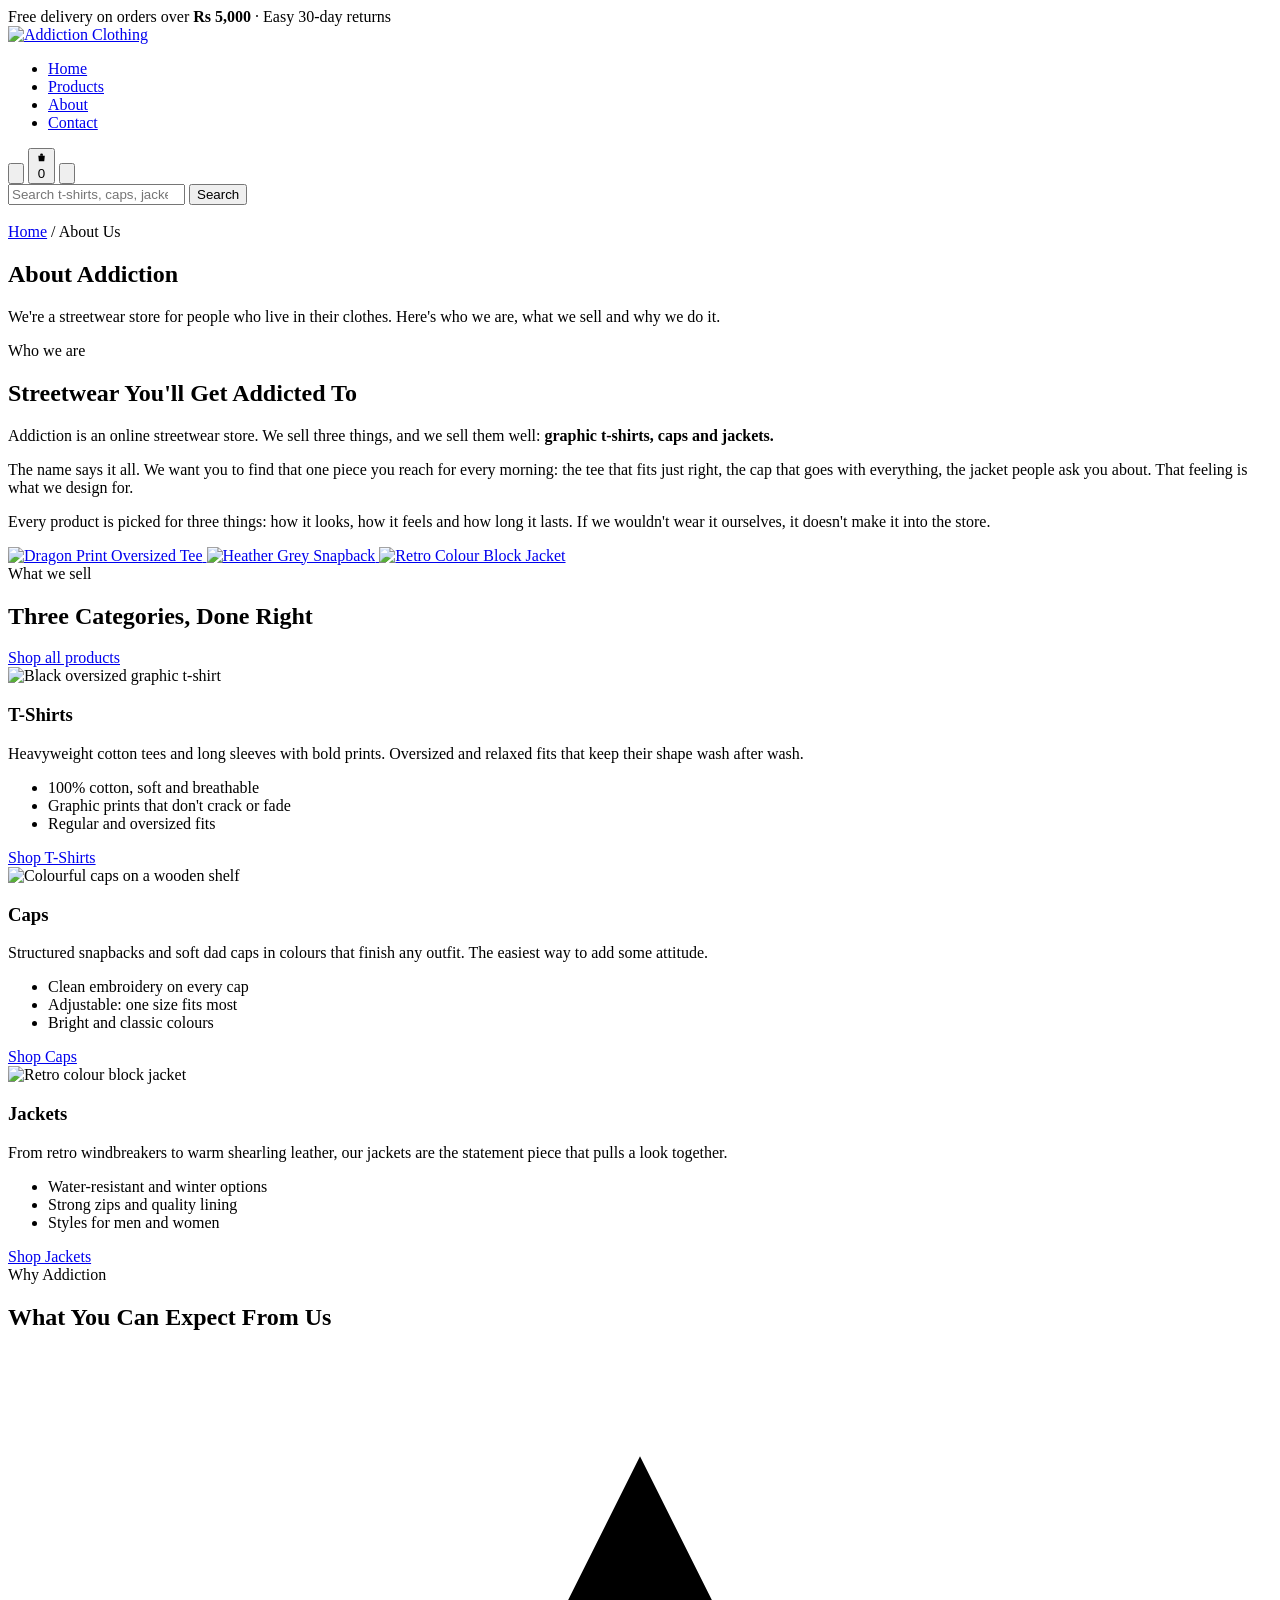
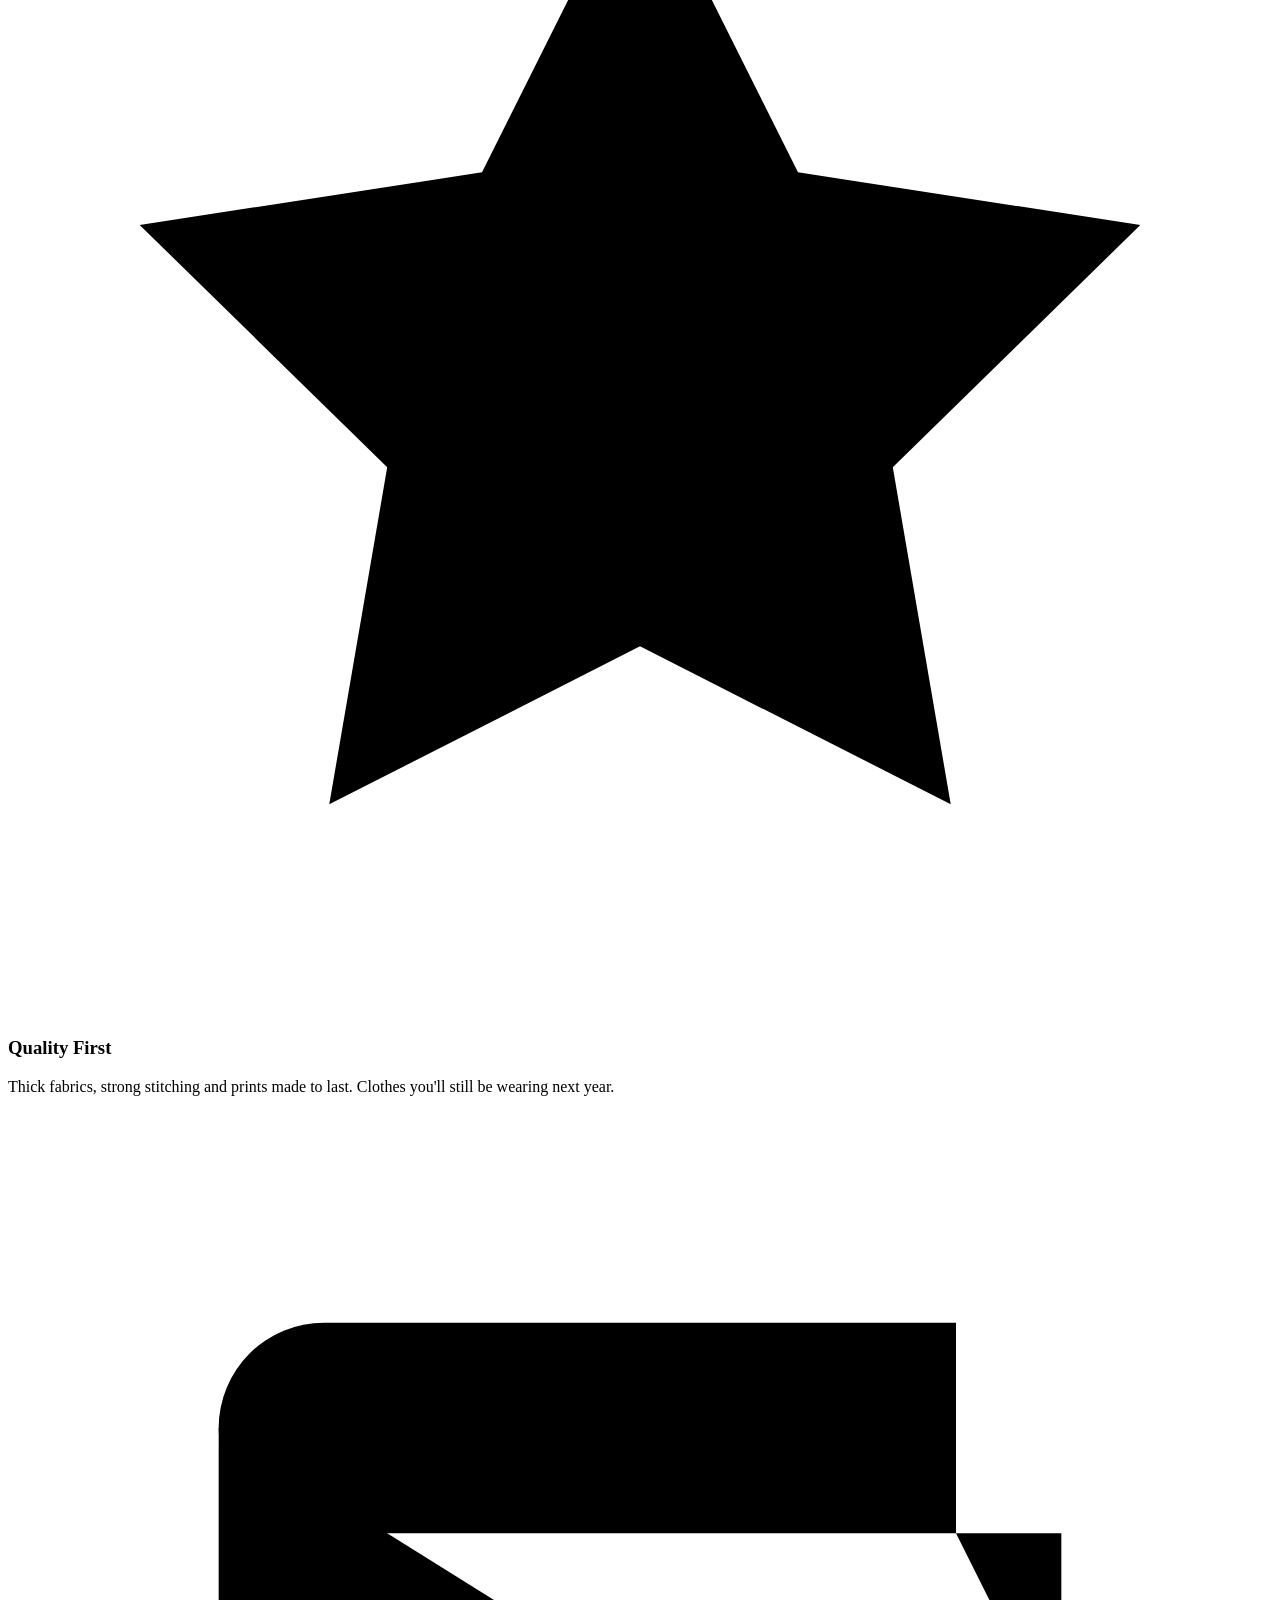
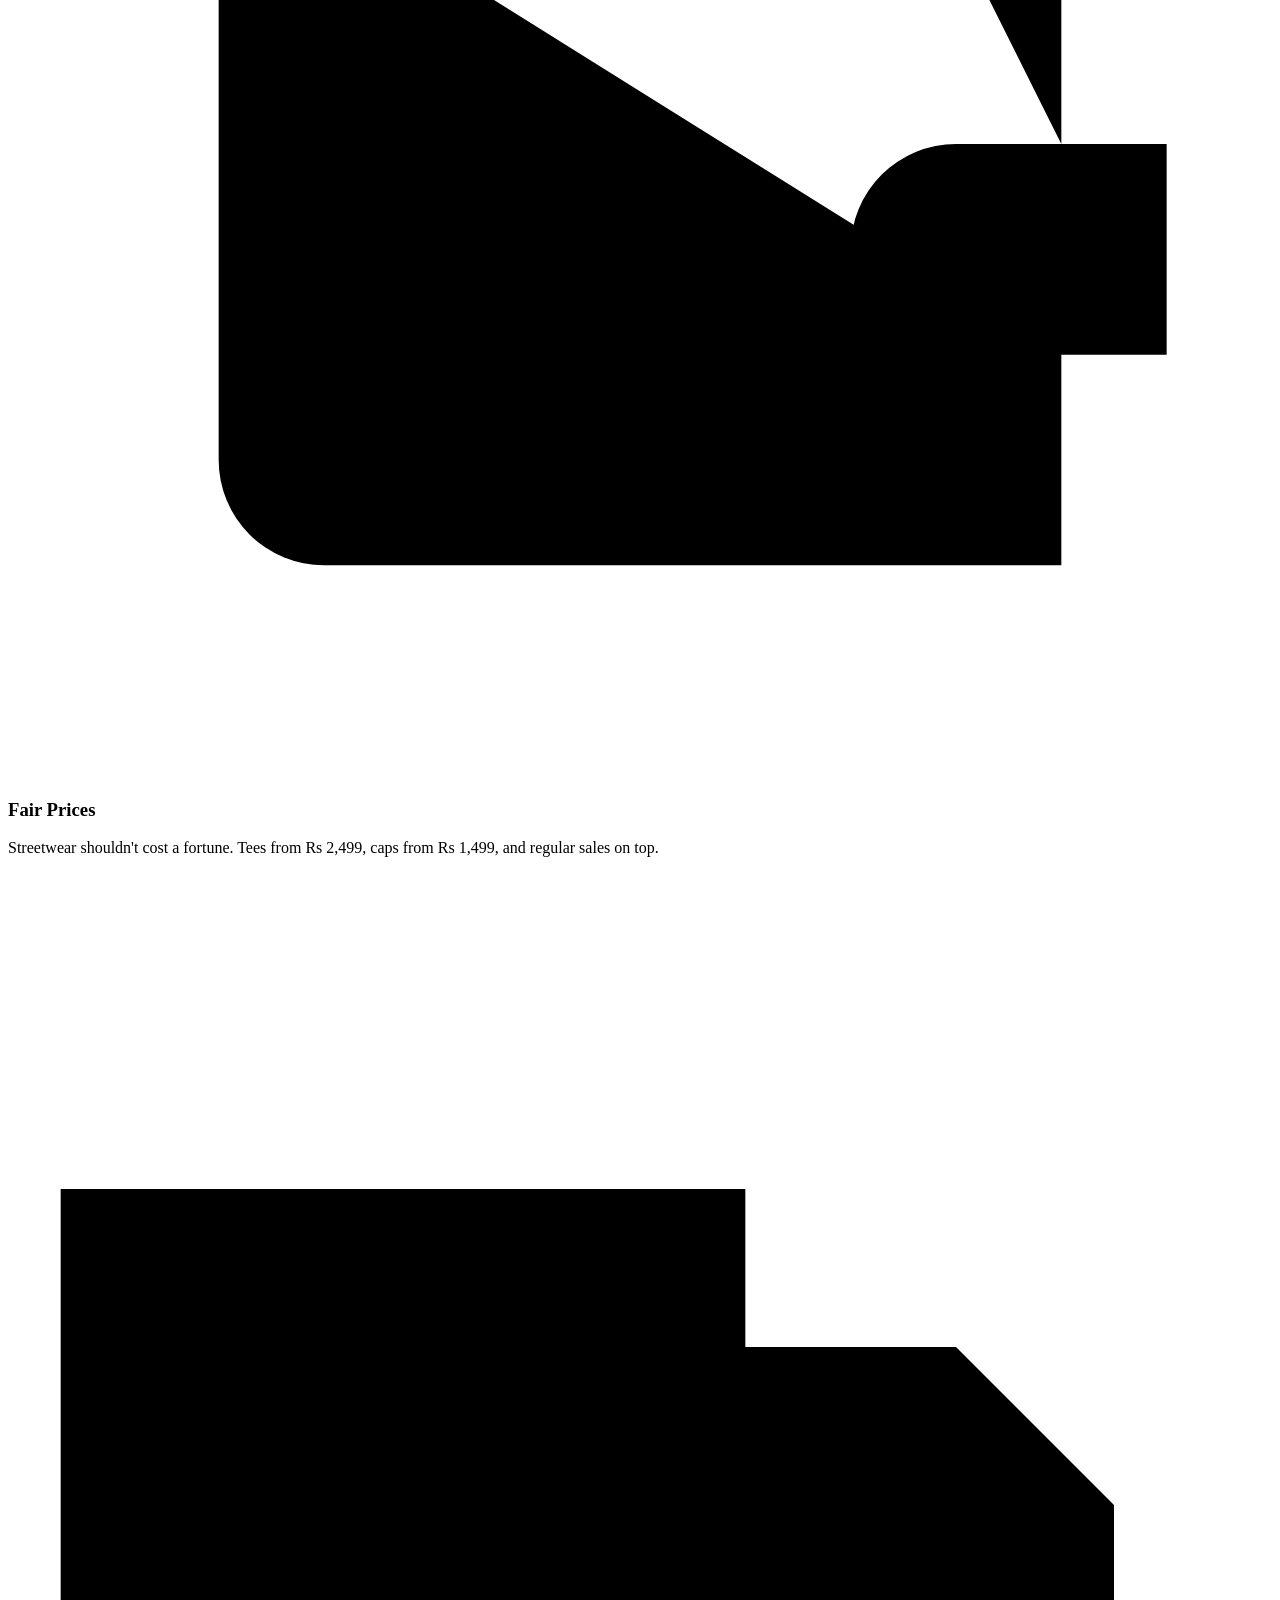
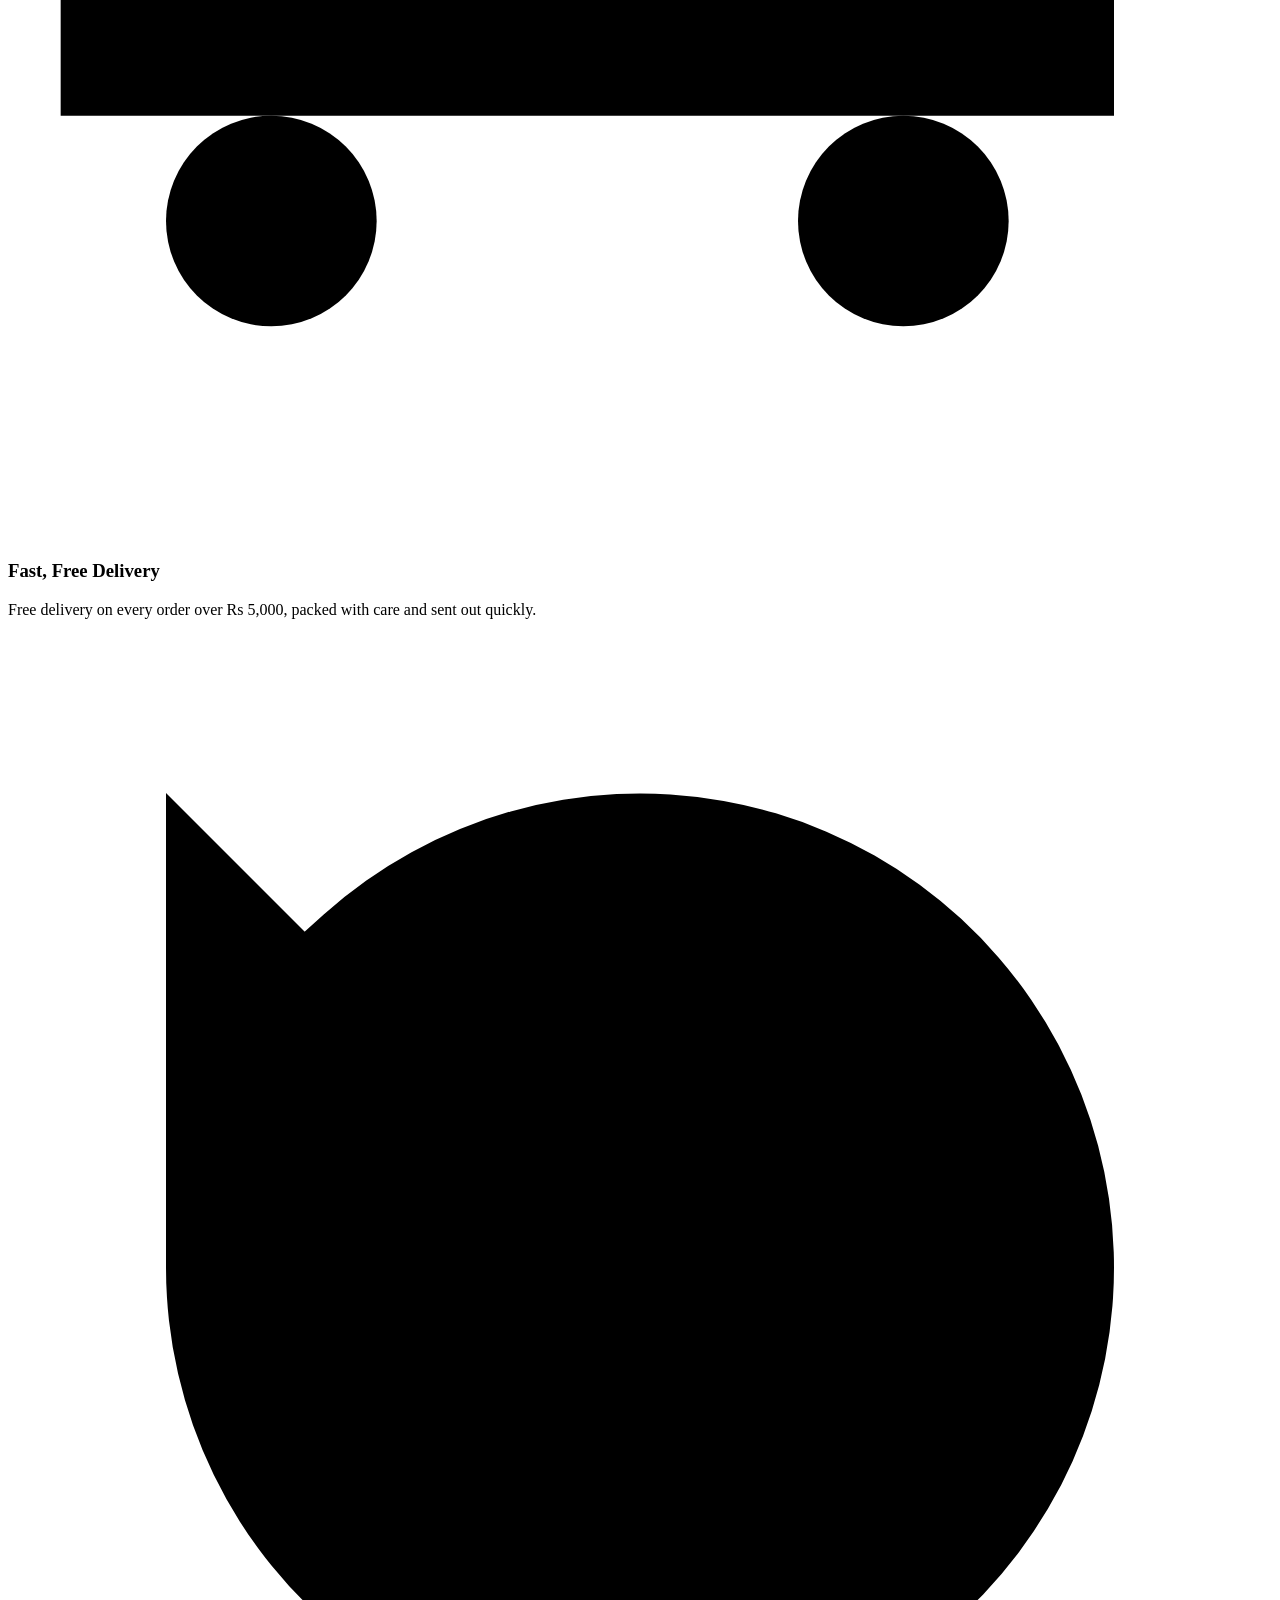
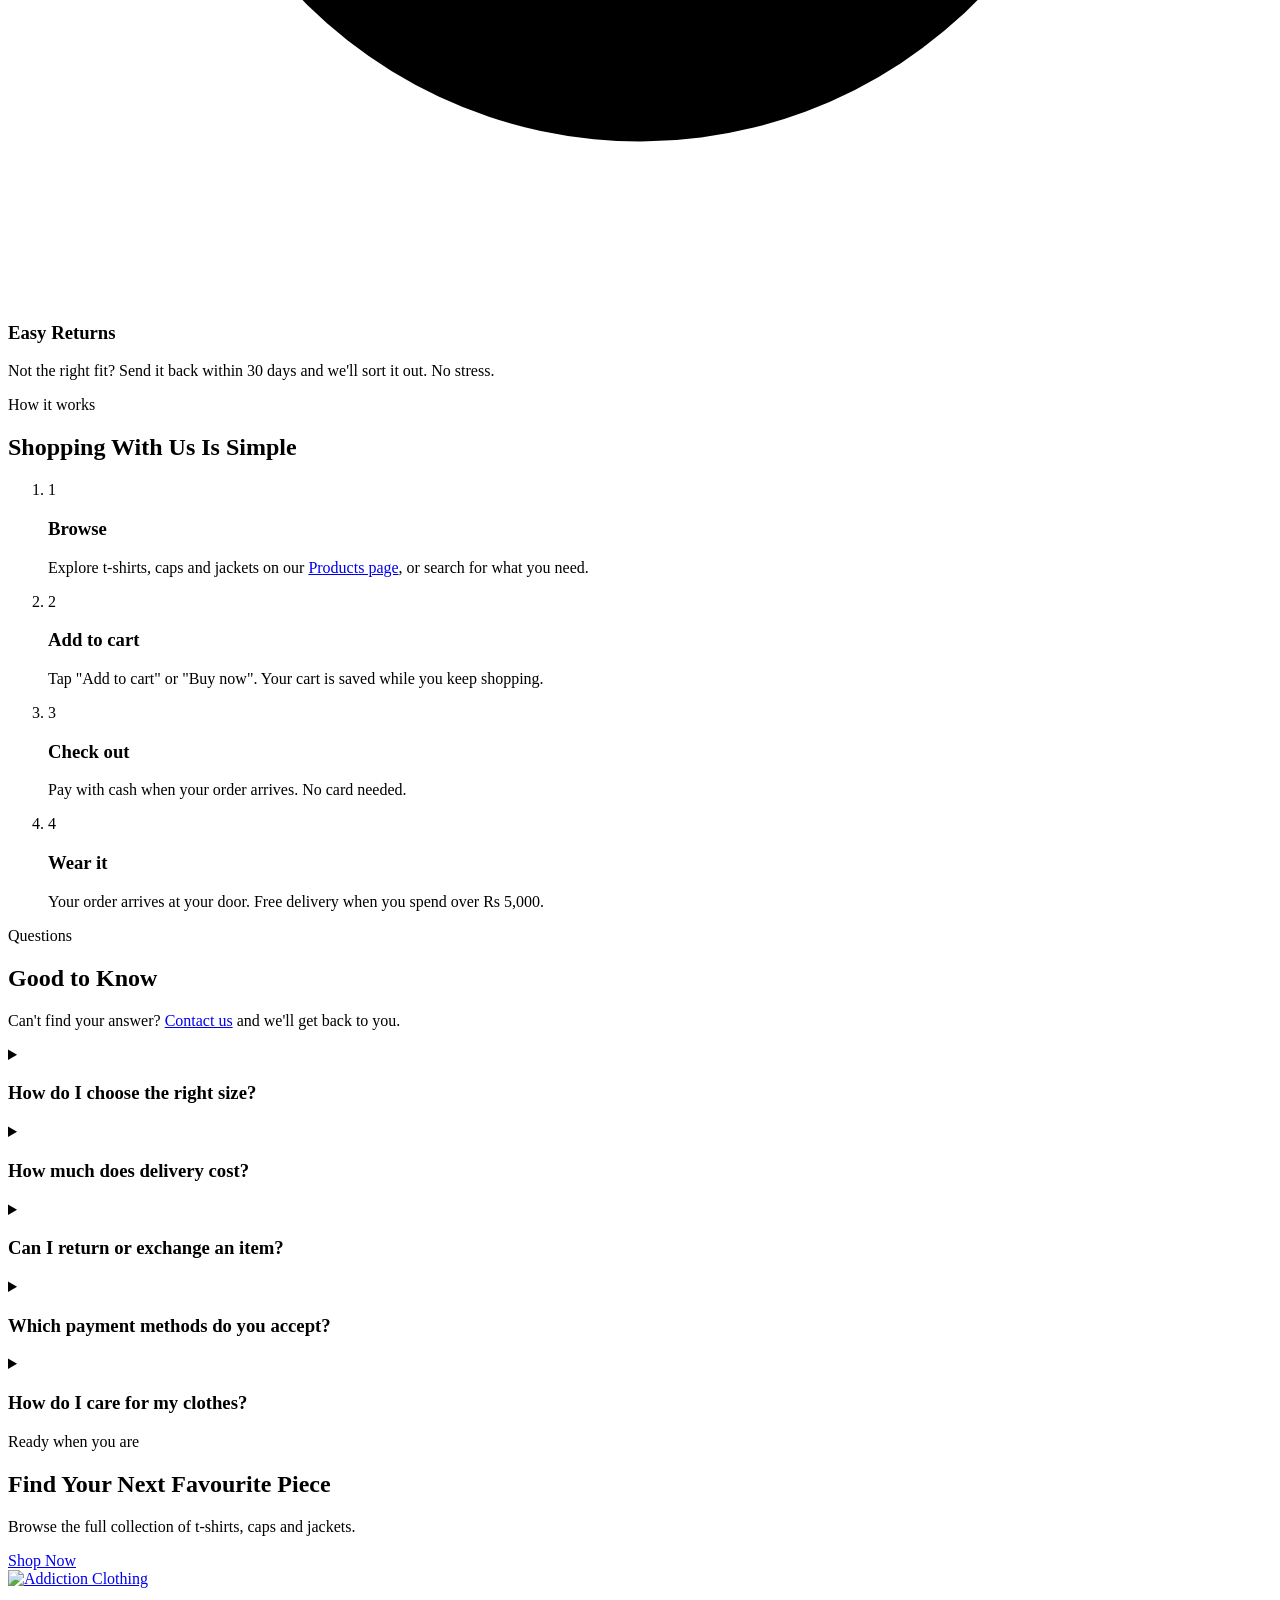
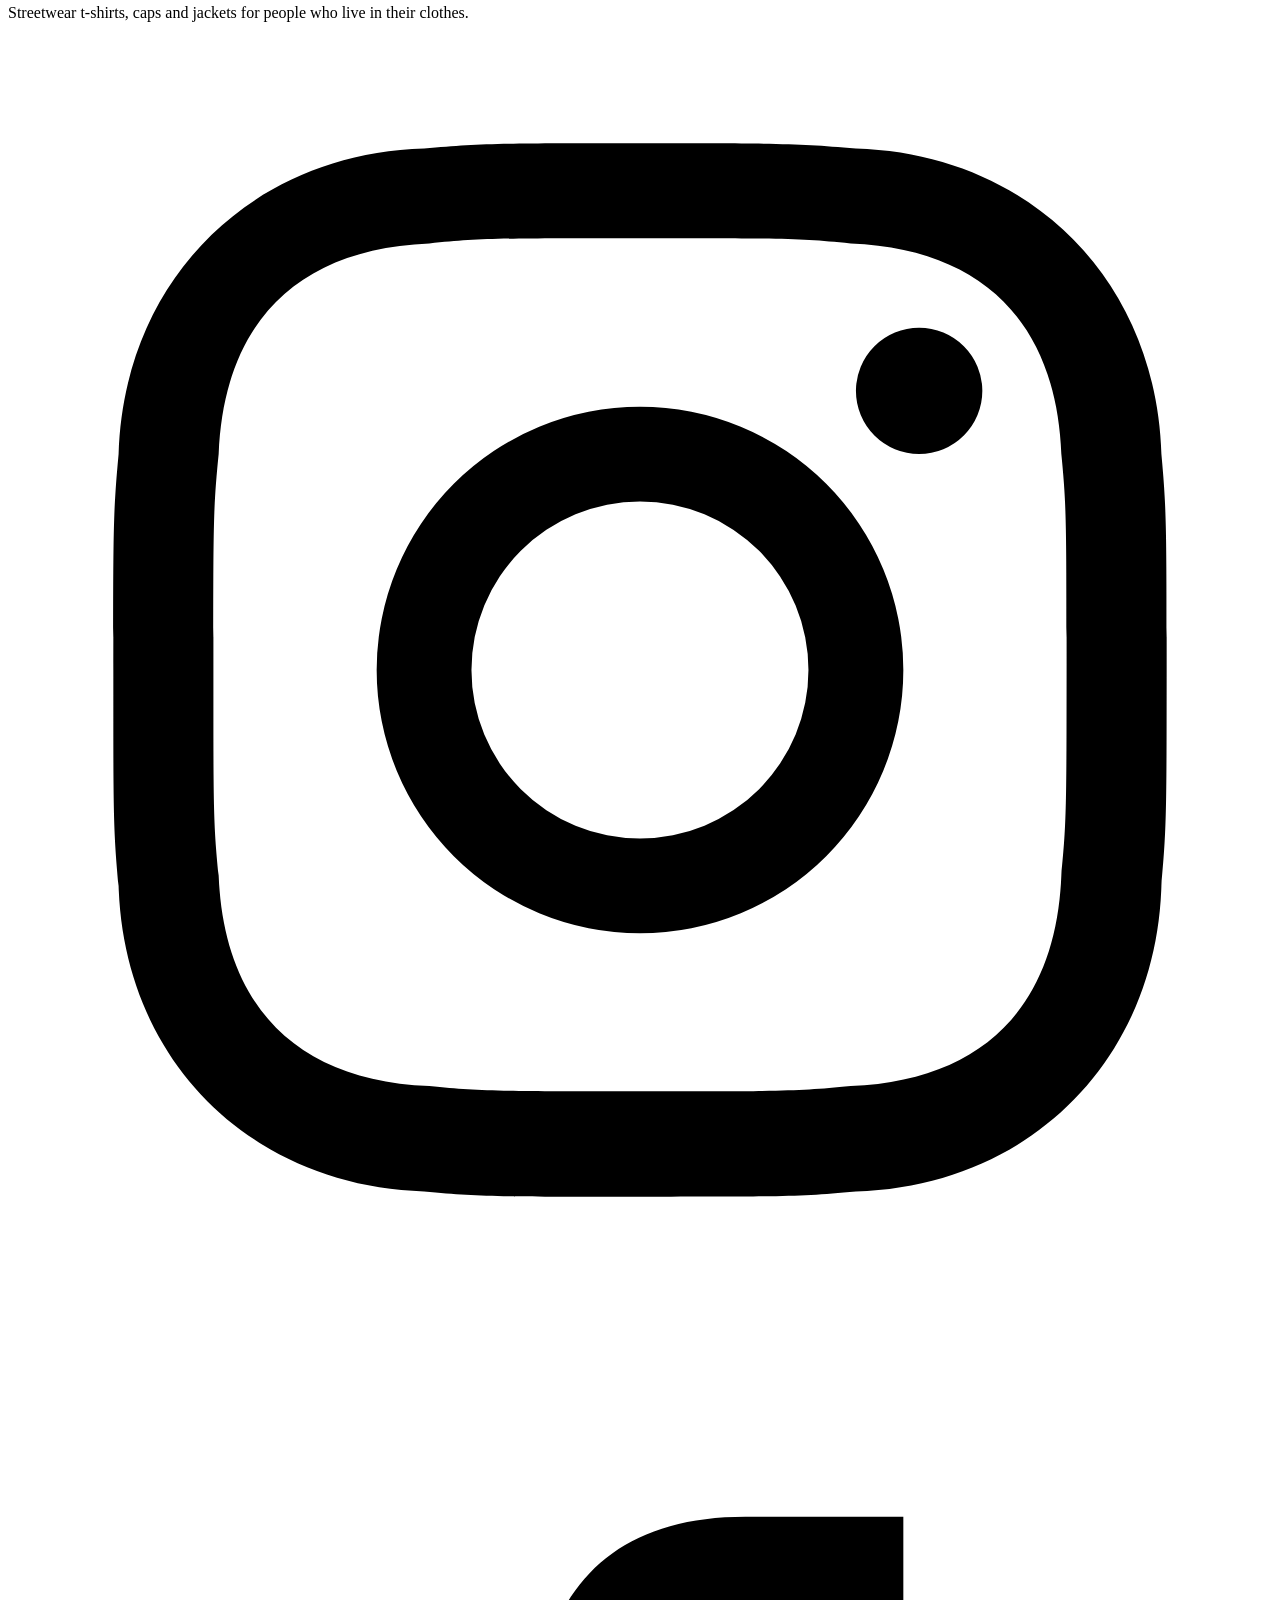
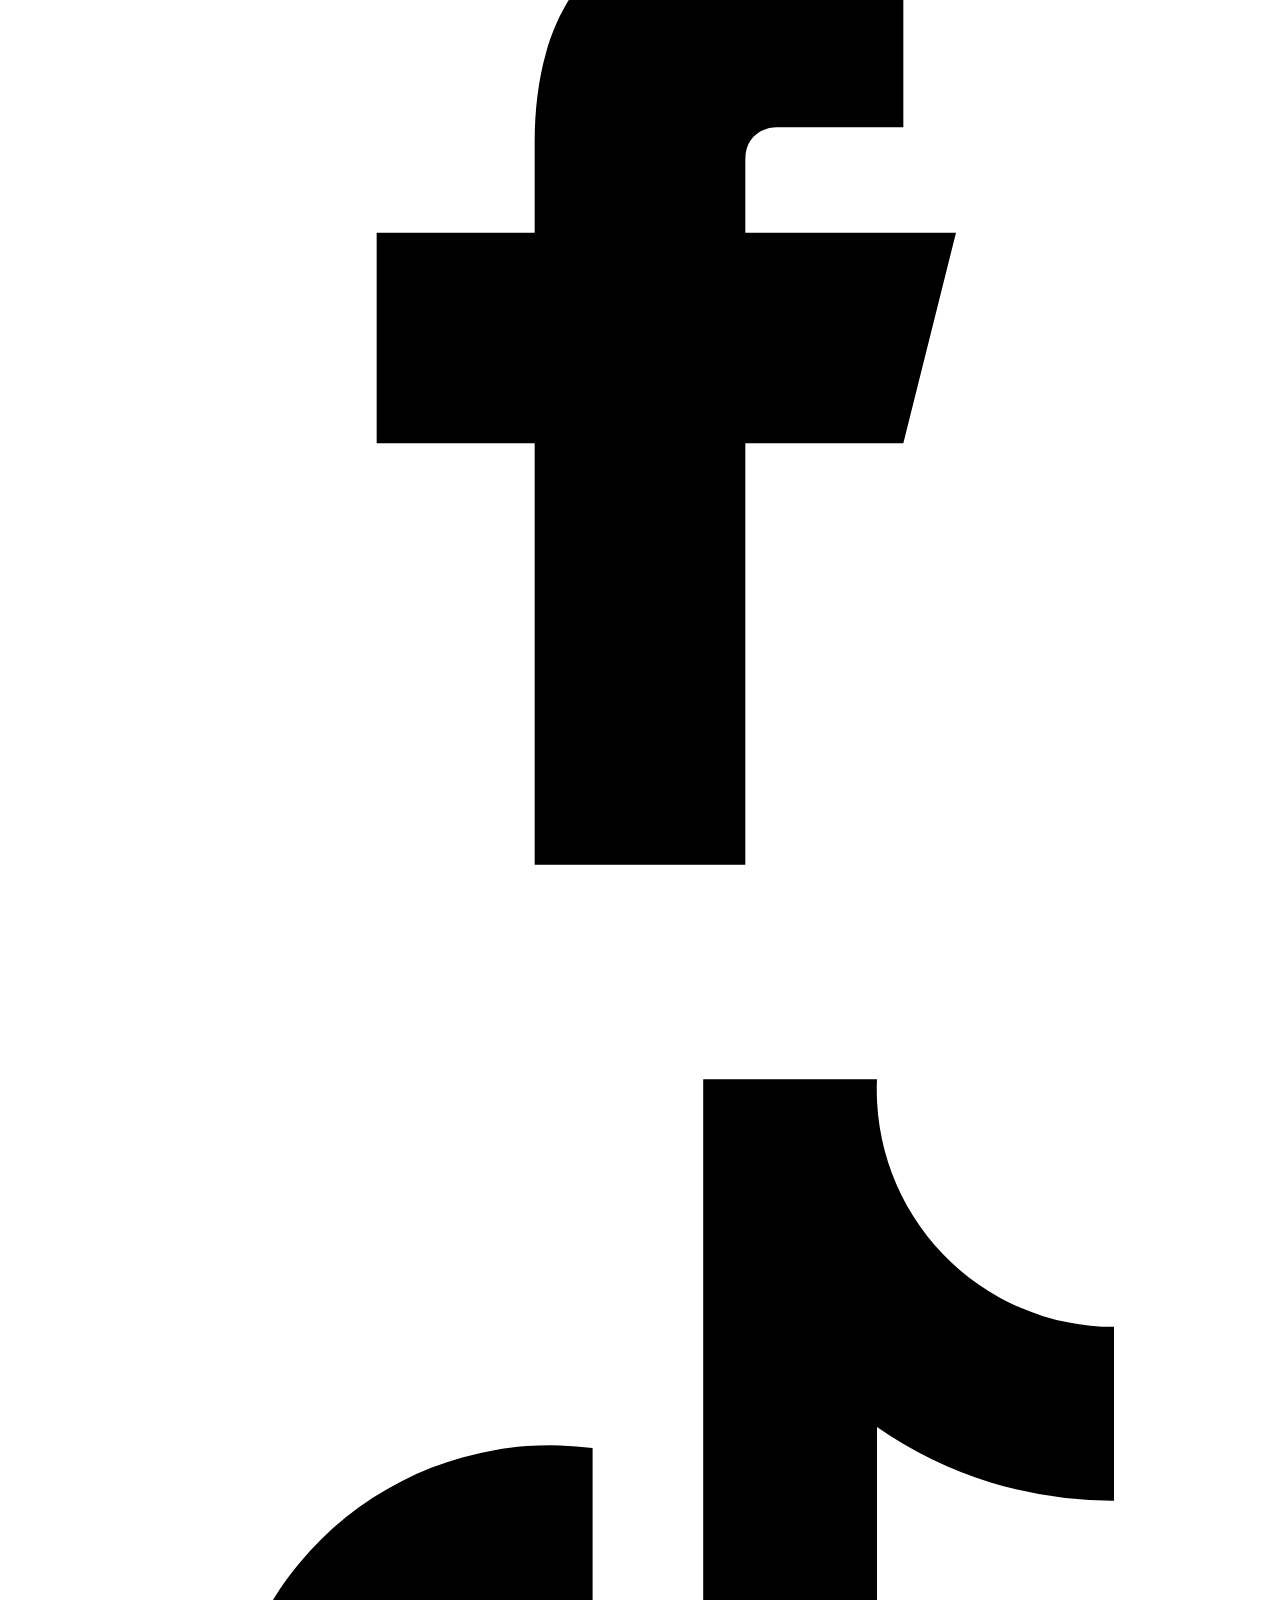
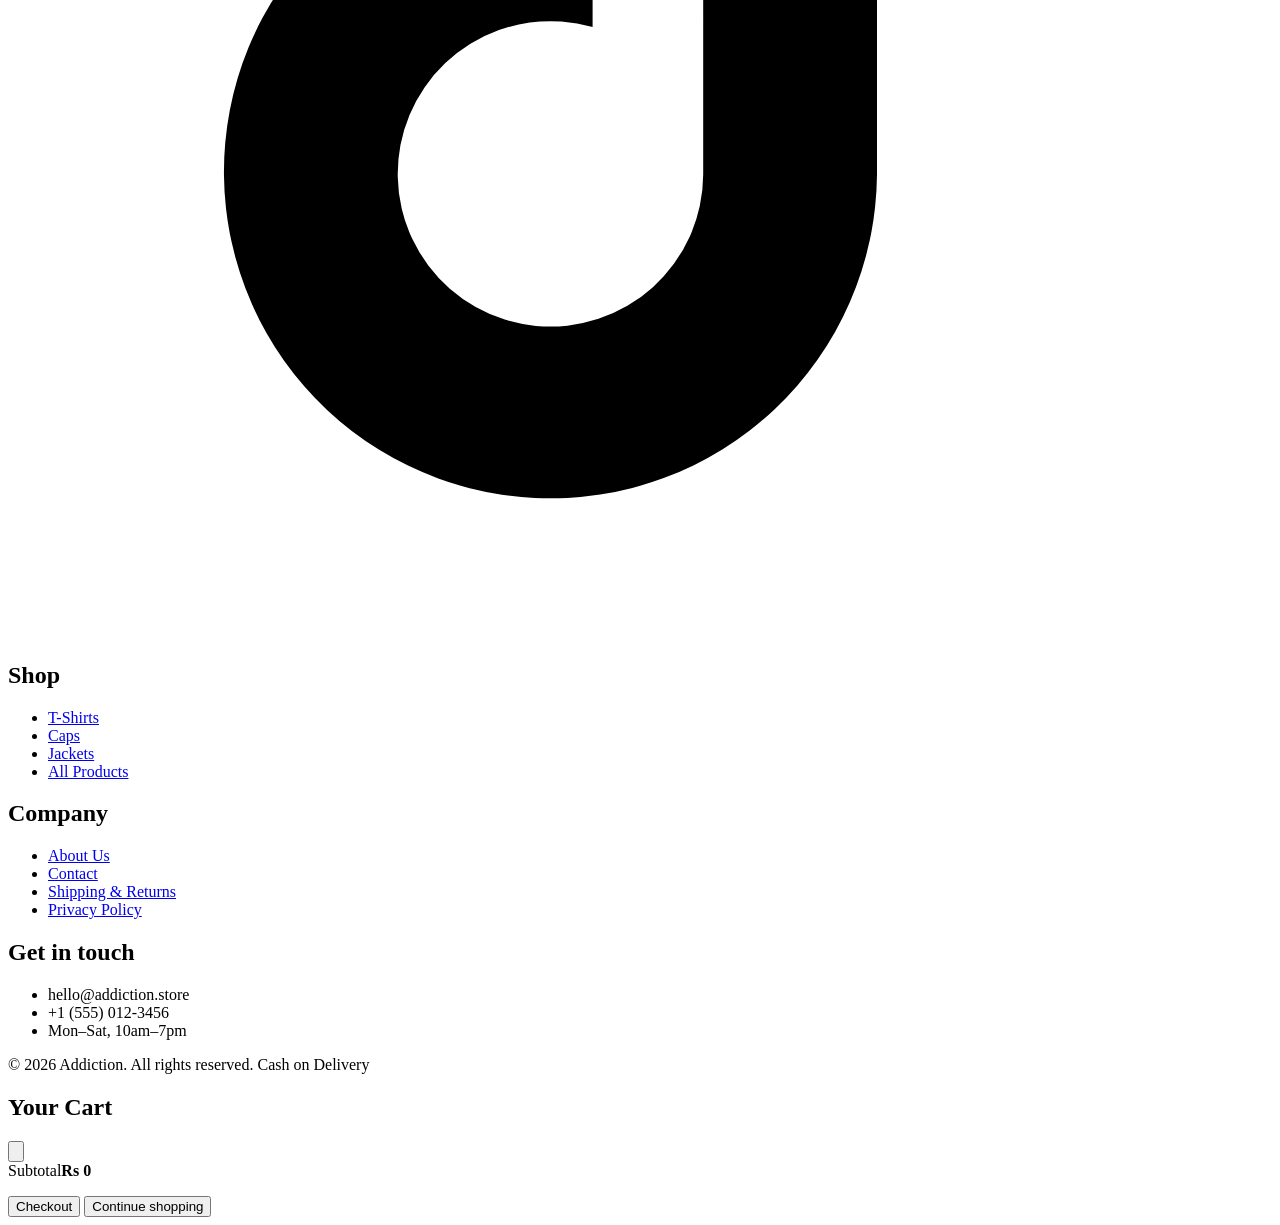
==== about.html @ e1e60002 "Add files via upload" ====
<!DOCTYPE html>
<html lang="en">
<head>
  <meta charset="UTF-8">
  <meta name="viewport" content="width=device-width, initial-scale=1.0">
  <title>About Us | Addiction Streetwear</title>
  <link rel="icon" href="images/favicon.svg" type="image/svg+xml">
  <meta name="theme-color" content="#022b3a">
  <!-- Preview shown when the page is shared on WhatsApp, Facebook, etc.
       After going live, change og:image to the full address, e.g. https://yourdomain.com/images/web/sliders/Home_page_slider.jpg -->
  <meta property="og:type" content="website">
  <meta property="og:site_name" content="Addiction">
  <meta property="og:title" content="About Us | Addiction Streetwear">
  <meta property="og:description" content="Who we are, what we sell and why we do it. Get to know Addiction, the streetwear store for t-shirts, caps and jackets.">
  <meta property="og:image" content="images/web/sliders/Home_page_slider.jpg">
  <meta name="description" content="Who we are, what we sell and why we do it. Get to know Addiction, the streetwear store for t-shirts, caps and jackets.">
  <link rel="preconnect" href="https://fonts.googleapis.com">
  <link rel="preconnect" href="https://fonts.gstatic.com" crossorigin>
  <link rel="stylesheet" href="https://fonts.googleapis.com/css2?family=Anton&family=DM+Sans:wght@400;500;600;700&display=swap">
  <link rel="stylesheet" href="css/style.css">
</head>
<body>

  <!-- ========== ANNOUNCEMENT BAR ========== -->
  <div class="announcement">Free delivery on orders over <b>Rs 5,000</b> · Easy 30-day returns</div>

  <!-- ========== HEADER ========== -->
  <header class="site-header">
    <div class="container header-inner">
      <a href="index.html" class="logo"><img src="images/logo/logo.png" alt="Addiction Clothing" width="1502" height="363"></a>

      <nav class="main-nav" id="mainNav" aria-label="Main menu">
        <ul>
          <li><a href="index.html">Home</a></li>
          <li><a href="products.html">Products</a></li>
          <li><a href="about.html" class="active">About</a></li>
          <li><a href="contact.html">Contact</a></li>
        </ul>
      </nav>

      <div class="header-icons">
        <button class="icon-btn" id="searchToggle" aria-label="Search">
          <svg viewBox="0 0 24 24"><circle cx="11" cy="11" r="7"/><path d="M20 20l-3.5-3.5"/></svg>
        </button>
        <button class="icon-btn" id="cartToggle" aria-label="Open cart">
          <svg viewBox="0 0 24 24"><path d="M5 8h14l-1.2 12H6.2L5 8z"/><path d="M9 8V6a3 3 0 0 1 6 0v2"/></svg>
          <span class="cart-count">0</span>
        </button>
        <button class="icon-btn menu-toggle" id="menuToggle" aria-label="Open menu" aria-expanded="false" aria-controls="mainNav">
          <svg viewBox="0 0 24 24"><path d="M4 7h16M4 12h16M4 17h16"/></svg>
        </button>
      </div>
    </div>

    <div class="search-bar" id="searchBar">
      <form class="container" action="products.html" method="get">
        <input type="search" name="q" placeholder="Search t-shirts, caps, jackets..." aria-label="Search products">
        <button class="btn" type="submit">Search</button>
      </form>
    </div>
  </header>

  <main>
    <!-- ========== PAGE BANNER ========== -->
    <section class="page-banner banner-slider">
      <!-- Background slides: change the pictures here. They fade every few seconds. -->
      <div class="banner-slides" aria-hidden="true">
        <img class="banner-slide" src="images/web/sliders/Home_page_slider.jpg" alt="" style="object-position: center 35%;">
        <img class="banner-slide" src="images/web/sliders/slider_3.jpg" alt="" style="object-position: center 40%;">
        <img class="banner-slide" src="images/web/sliders/Slider_2.jpg" alt="" style="object-position: center 55%;">
      </div>
      <div class="container">
        <nav class="breadcrumb" aria-label="Breadcrumb"><a href="index.html">Home</a> / <span>About Us</span></nav>
        <h1>About Addiction</h1>
        <p>We're a streetwear store for people who live in their clothes. Here's who we are, what we sell and why we do it.</p>
      </div>
    </section>

    <!-- ========== WHO WE ARE ========== -->
    <section class="section">
      <div class="container about-intro">
        <div class="about-intro-text">
          <span class="eyebrow">Who we are</span>
          <h2 class="section-title">Streetwear You'll Get Addicted To</h2>
          <p class="lead">Addiction is an online streetwear store. We sell three things, and we sell them well: <strong>graphic t-shirts, caps and jackets.</strong></p>
          <p>The name says it all. We want you to find that one piece you reach for every morning: the tee that fits just right, the cap that goes with everything, the jacket people ask you about. That feeling is what we design for.</p>
          <p>Every product is picked for three things: how it looks, how it feels and how long it lasts. If we wouldn't wear it ourselves, it doesn't make it into the store.</p>
        </div>
        <!-- Product slider: one picture for each thing we sell. Changes every few seconds. -->
        <div class="about-intro-image frame-slider" aria-label="What we sell">
          <a href="products.html?category=tshirts" class="frame-slide">
            <img src="images/web/T_shirts/t-shirt_2.jpg" alt="Dragon Print Oversized Tee" style="object-position: center 40%;">
          </a>
          <a href="products.html?category=caps" class="frame-slide">
            <img src="images/web/Caps/caps_3.jpg" alt="Heather Grey Snapback" style="object-position: center 55%;">
          </a>
          <a href="products.html?category=jackets" class="frame-slide">
            <img src="images/web/jackets/Ladies_jacket.jpg" alt="Retro Colour Block Jacket" style="object-position: center 35%;">
          </a>
          <div class="frame-dots"></div>
        </div>
      </div>
    </section>

    <!-- ========== WHAT WE SELL ========== -->
    <section class="section story">
      <div class="container">
        <div class="section-head">
          <div>
            <span class="eyebrow">What we sell</span>
            <h2 class="section-title">Three Categories, Done Right</h2>
          </div>
          <a href="products.html" class="link-arrow">Shop all products</a>
        </div>

        <div class="sell-grid">
          <article class="sell-card">
            <img src="images/web/T_shirts/t-shirt_2.jpg" alt="Black oversized graphic t-shirt" loading="lazy">
            <div class="sell-body">
              <h3>T-Shirts</h3>
              <p>Heavyweight cotton tees and long sleeves with bold prints. Oversized and relaxed fits that keep their shape wash after wash.</p>
              <ul class="tick-list">
                <li>100% cotton, soft and breathable</li>
                <li>Graphic prints that don't crack or fade</li>
                <li>Regular and oversized fits</li>
              </ul>
              <a href="products.html?category=tshirts" class="link-arrow">Shop T-Shirts</a>
            </div>
          </article>

          <article class="sell-card">
            <img src="images/web/Caps/Caps_1.jpg" alt="Colourful caps on a wooden shelf" loading="lazy" style="object-position: 60% center;">
            <div class="sell-body">
              <h3>Caps</h3>
              <p>Structured snapbacks and soft dad caps in colours that finish any outfit. The easiest way to add some attitude.</p>
              <ul class="tick-list">
                <li>Clean embroidery on every cap</li>
                <li>Adjustable: one size fits most</li>
                <li>Bright and classic colours</li>
              </ul>
              <a href="products.html?category=caps" class="link-arrow">Shop Caps</a>
            </div>
          </article>

          <article class="sell-card">
            <img src="images/web/jackets/Ladies_jacket.jpg" alt="Retro colour block jacket" loading="lazy">
            <div class="sell-body">
              <h3>Jackets</h3>
              <p>From retro windbreakers to warm shearling leather, our jackets are the statement piece that pulls a look together.</p>
              <ul class="tick-list">
                <li>Water-resistant and winter options</li>
                <li>Strong zips and quality lining</li>
                <li>Styles for men and women</li>
              </ul>
              <a href="products.html?category=jackets" class="link-arrow">Shop Jackets</a>
            </div>
          </article>
        </div>
      </div>
    </section>

    <!-- ========== WHY CHOOSE US ========== -->
    <section class="section">
      <div class="container">
        <div class="section-head">
          <div>
            <span class="eyebrow">Why Addiction</span>
            <h2 class="section-title">What You Can Expect From Us</h2>
          </div>
        </div>

        <div class="values-grid">
          <div class="value">
            <svg viewBox="0 0 24 24"><path d="M12 2l3 6 6.5 1-4.7 4.6 1.1 6.4L12 17l-5.9 3 1.1-6.4L2.5 9 9 8z"/></svg>
            <h3>Quality First</h3>
            <p>Thick fabrics, strong stitching and prints made to last. Clothes you'll still be wearing next year.</p>
          </div>
          <div class="value">
            <svg viewBox="0 0 24 24"><path d="M20 12V8H6a2 2 0 0 1 0-4h12v4"/><path d="M4 6v12a2 2 0 0 0 2 2h14v-4"/><path d="M18 12a2 2 0 0 0 0 4h4v-4z"/></svg>
            <h3>Fair Prices</h3>
            <p>Streetwear shouldn't cost a fortune. Tees from Rs 2,499, caps from Rs 1,499, and regular sales on top.</p>
          </div>
          <div class="value">
            <svg viewBox="0 0 24 24"><path d="M1 6h13v10H1zM14 9h4l3 3v4h-7z"/><circle cx="5" cy="18" r="2"/><circle cx="17" cy="18" r="2"/></svg>
            <h3>Fast, Free Delivery</h3>
            <p>Free delivery on every order over Rs 5,000, packed with care and sent out quickly.</p>
          </div>
          <div class="value">
            <svg viewBox="0 0 24 24"><path d="M3 12a9 9 0 1 0 3-6.7L3 8"/><path d="M3 3v5h5"/></svg>
            <h3>Easy Returns</h3>
            <p>Not the right fit? Send it back within 30 days and we'll sort it out. No stress.</p>
          </div>
        </div>
      </div>
    </section>

    <!-- ========== HOW TO SHOP ========== -->
    <section class="section story">
      <div class="container">
        <div class="section-head">
          <div>
            <span class="eyebrow">How it works</span>
            <h2 class="section-title">Shopping With Us Is Simple</h2>
          </div>
        </div>

        <ol class="steps-list">
          <li>
            <span class="step-num">1</span>
            <h3>Browse</h3>
            <p>Explore t-shirts, caps and jackets on our <a href="products.html" class="text-link">Products page</a>, or search for what you need.</p>
          </li>
          <li>
            <span class="step-num">2</span>
            <h3>Add to cart</h3>
            <p>Tap "Add to cart" or "Buy now". Your cart is saved while you keep shopping.</p>
          </li>
          <li>
            <span class="step-num">3</span>
            <h3>Check out</h3>
            <p>Pay with cash when your order arrives. No card needed.</p>
          </li>
          <li>
            <span class="step-num">4</span>
            <h3>Wear it</h3>
            <p>Your order arrives at your door. Free delivery when you spend over Rs 5,000.</p>
          </li>
        </ol>
      </div>
    </section>

    <!-- ========== FAQ ========== -->
    <section class="section">
      <div class="container faq-wrap">
        <div>
          <span class="eyebrow">Questions</span>
          <h2 class="section-title">Good to Know</h2>
          <p class="faq-intro">Can't find your answer? <a href="contact.html" class="text-link">Contact us</a> and we'll get back to you.</p>
        </div>
        <div class="faq-list">
          <details>
            <summary><h3>How do I choose the right size?</h3></summary>
            <p>Our tees come in regular and oversized fits. If you like a looser look, take your usual size in oversized. If you're between sizes, size up. Caps are adjustable and fit most heads.</p>
          </details>
          <details>
            <summary><h3>How much does delivery cost?</h3></summary>
            <p>Delivery is free on every order over Rs 5,000. For smaller orders, a small delivery fee is shown at checkout before you pay.</p>
          </details>
          <details>
            <summary><h3>Can I return or exchange an item?</h3></summary>
            <p>Yes. You can return or exchange any unworn item with its tags within 30 days of delivery.</p>
          </details>
          <details>
            <summary><h3>Which payment methods do you accept?</h3></summary>
            <p>Right now we accept Cash on Delivery: you pay in cash when your order arrives. Card payments are coming soon.</p>
          </details>
          <details>
            <summary><h3>How do I care for my clothes?</h3></summary>
            <p>Wash printed tees inside out in cold water and hang them to dry. This keeps prints sharp and colours bright for longer.</p>
          </details>
        </div>
      </div>
    </section>

    <!-- ========== CALL TO ACTION ========== -->
    <section class="section newsletter">
      <div class="container">
        <span class="eyebrow">Ready when you are</span>
        <h2 class="section-title">Find Your Next Favourite Piece</h2>
        <p>Browse the full collection of t-shirts, caps and jackets.</p>
        <a href="products.html" class="btn">Shop Now</a>
      </div>
    </section>
  </main>

  <!-- ========== FOOTER ========== -->
  <footer class="site-footer">
    <div class="container footer-grid">
      <div>
        <a href="index.html" class="logo"><img src="images/logo/logo-white.png" alt="Addiction Clothing" width="1502" height="363"></a>
        <p>Streetwear t-shirts, caps and jackets for people who live in their clothes.</p>
        <div class="socials">
          <a href="#" aria-label="Instagram"><svg viewBox="0 0 24 24"><path d="M12 7a5 5 0 1 0 0 10 5 5 0 0 0 0-10zm0 8.2a3.2 3.2 0 1 1 0-6.4 3.2 3.2 0 0 1 0 6.4zM17.3 5.5a1.2 1.2 0 1 0 0 2.4 1.2 1.2 0 0 0 0-2.4zM12 2c-2.7 0-3 0-4.1.1C4.6 2.2 2.2 4.6 2.1 7.9 2 9 2 9.3 2 12s0 3 .1 4.1c.1 3.3 2.5 5.7 5.8 5.8 1.1.1 1.4.1 4.1.1s3 0 4.1-.1c3.3-.1 5.7-2.5 5.8-5.8.1-1.1.1-1.4.1-4.1s0-3-.1-4.1c-.1-3.3-2.5-5.7-5.8-5.8C15 2 14.7 2 12 2zm0 1.8c2.7 0 3 0 4 .1 2.5.1 3.9 1.5 4 4 .1 1 .1 1.3.1 4s0 3-.1 4c-.1 2.5-1.5 3.9-4 4-1 .1-1.3.1-4 .1s-3 0-4-.1c-2.5-.1-3.9-1.5-4-4-.1-1-.1-1.3-.1-4s0-3 .1-4c.1-2.5 1.5-3.9 4-4 1-.1 1.3-.1 4-.1z"/></svg></a>
          <a href="#" aria-label="Facebook"><svg viewBox="0 0 24 24"><path d="M14 8h3V4h-3c-2.8 0-4 1.7-4 4.3V10H7v4h3v8h4v-8h3l1-4h-4V8.6c0-.4.3-.6.6-.6z"/></svg></a>
          <a href="#" aria-label="TikTok"><svg viewBox="0 0 24 24"><path d="M16.5 2h-3.3v13.2a2.9 2.9 0 1 1-2.1-2.8V9a6.2 6.2 0 1 0 5.4 6.2V8.6a7.8 7.8 0 0 0 4.5 1.4V6.7a4.5 4.5 0 0 1-4.5-4.7z"/></svg></a>
        </div>
      </div>
      <div>
        <h2 class="footer-title">Shop</h2>
        <ul>
          <li><a href="products.html?category=tshirts">T-Shirts</a></li>
          <li><a href="products.html?category=caps">Caps</a></li>
          <li><a href="products.html?category=jackets">Jackets</a></li>
          <li><a href="products.html">All Products</a></li>
        </ul>
      </div>
      <div>
        <h2 class="footer-title">Company</h2>
        <ul>
          <li><a href="about.html">About Us</a></li>
          <li><a href="contact.html">Contact</a></li>
          <li><a href="shipping-returns.html">Shipping &amp; Returns</a></li>
          <li><a href="privacy-policy.html">Privacy Policy</a></li>
        </ul>
      </div>
      <div>
        <h2 class="footer-title">Get in touch</h2>
        <ul>
          <li>hello@addiction.store</li>
          <li>+1 (555) 012-3456</li>
          <li>Mon–Sat, 10am–7pm</li>
        </ul>
      </div>
    </div>
    <div class="container footer-bottom">
      <span>© <span class="year">2026</span> Addiction. All rights reserved.</span>
      <span>Cash on Delivery</span>
    </div>
  </footer>

  <!-- ========== CART PANEL ========== -->
  <div class="cart-overlay" id="cartOverlay" hidden></div>
  <aside class="cart-panel" id="cartPanel" aria-label="Shopping cart" aria-hidden="true">
    <div class="cart-head">
      <h2>Your Cart</h2>
      <button class="icon-btn" id="cartClose" aria-label="Close cart">
        <svg viewBox="0 0 24 24"><path d="M6 6l12 12M18 6L6 18"/></svg>
      </button>
    </div>
    <div class="cart-items" id="cartItems"></div>
    <div class="cart-foot" id="cartFoot">
      <div class="cart-row"><span>Subtotal</span><strong id="cartSubtotal">Rs 0</strong></div>
      <p class="cart-note" id="cartShipping"></p>
      <button class="btn cart-checkout" id="checkoutBtn">Checkout</button>
      <button class="text-link" id="continueShopping">Continue shopping</button>
    </div>
  </aside>

  <div class="toast" id="toast" role="status" aria-live="polite"></div>

  <script src="js/script.js"></script>
</body>
</html>
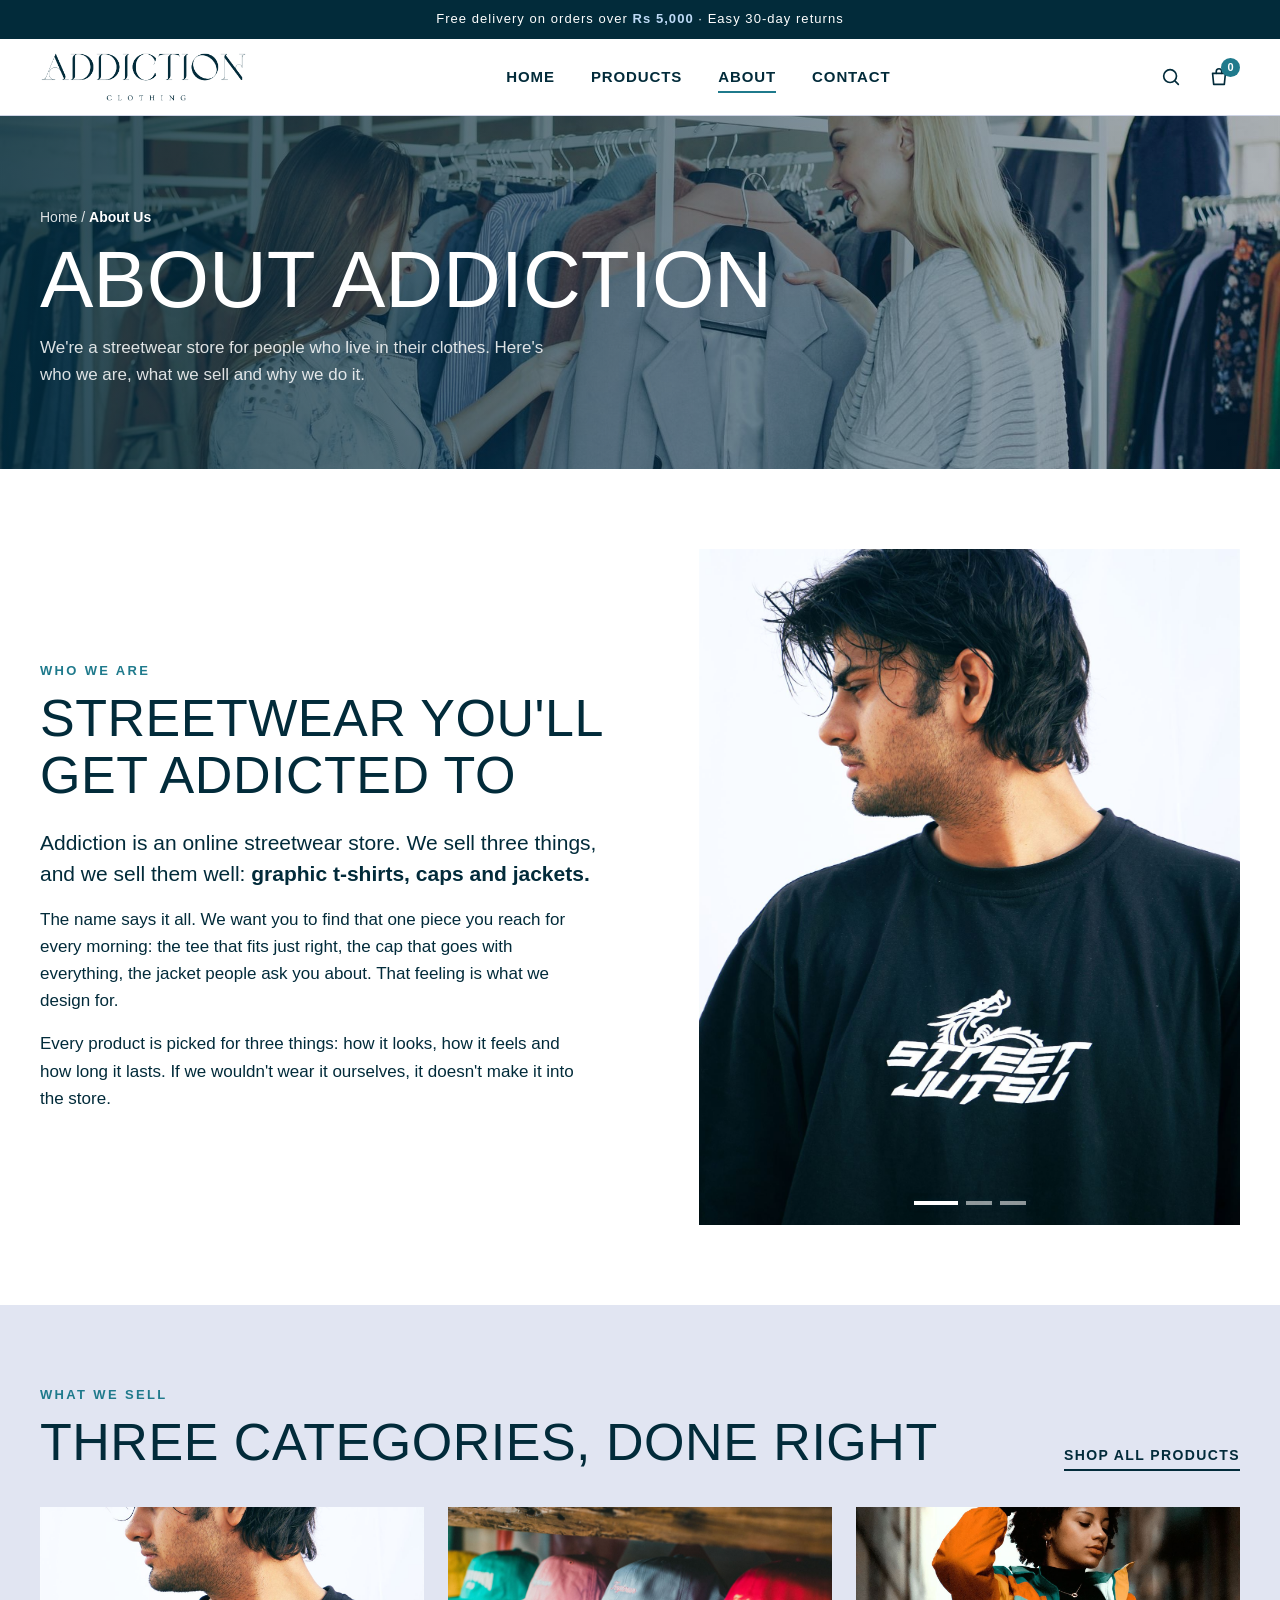
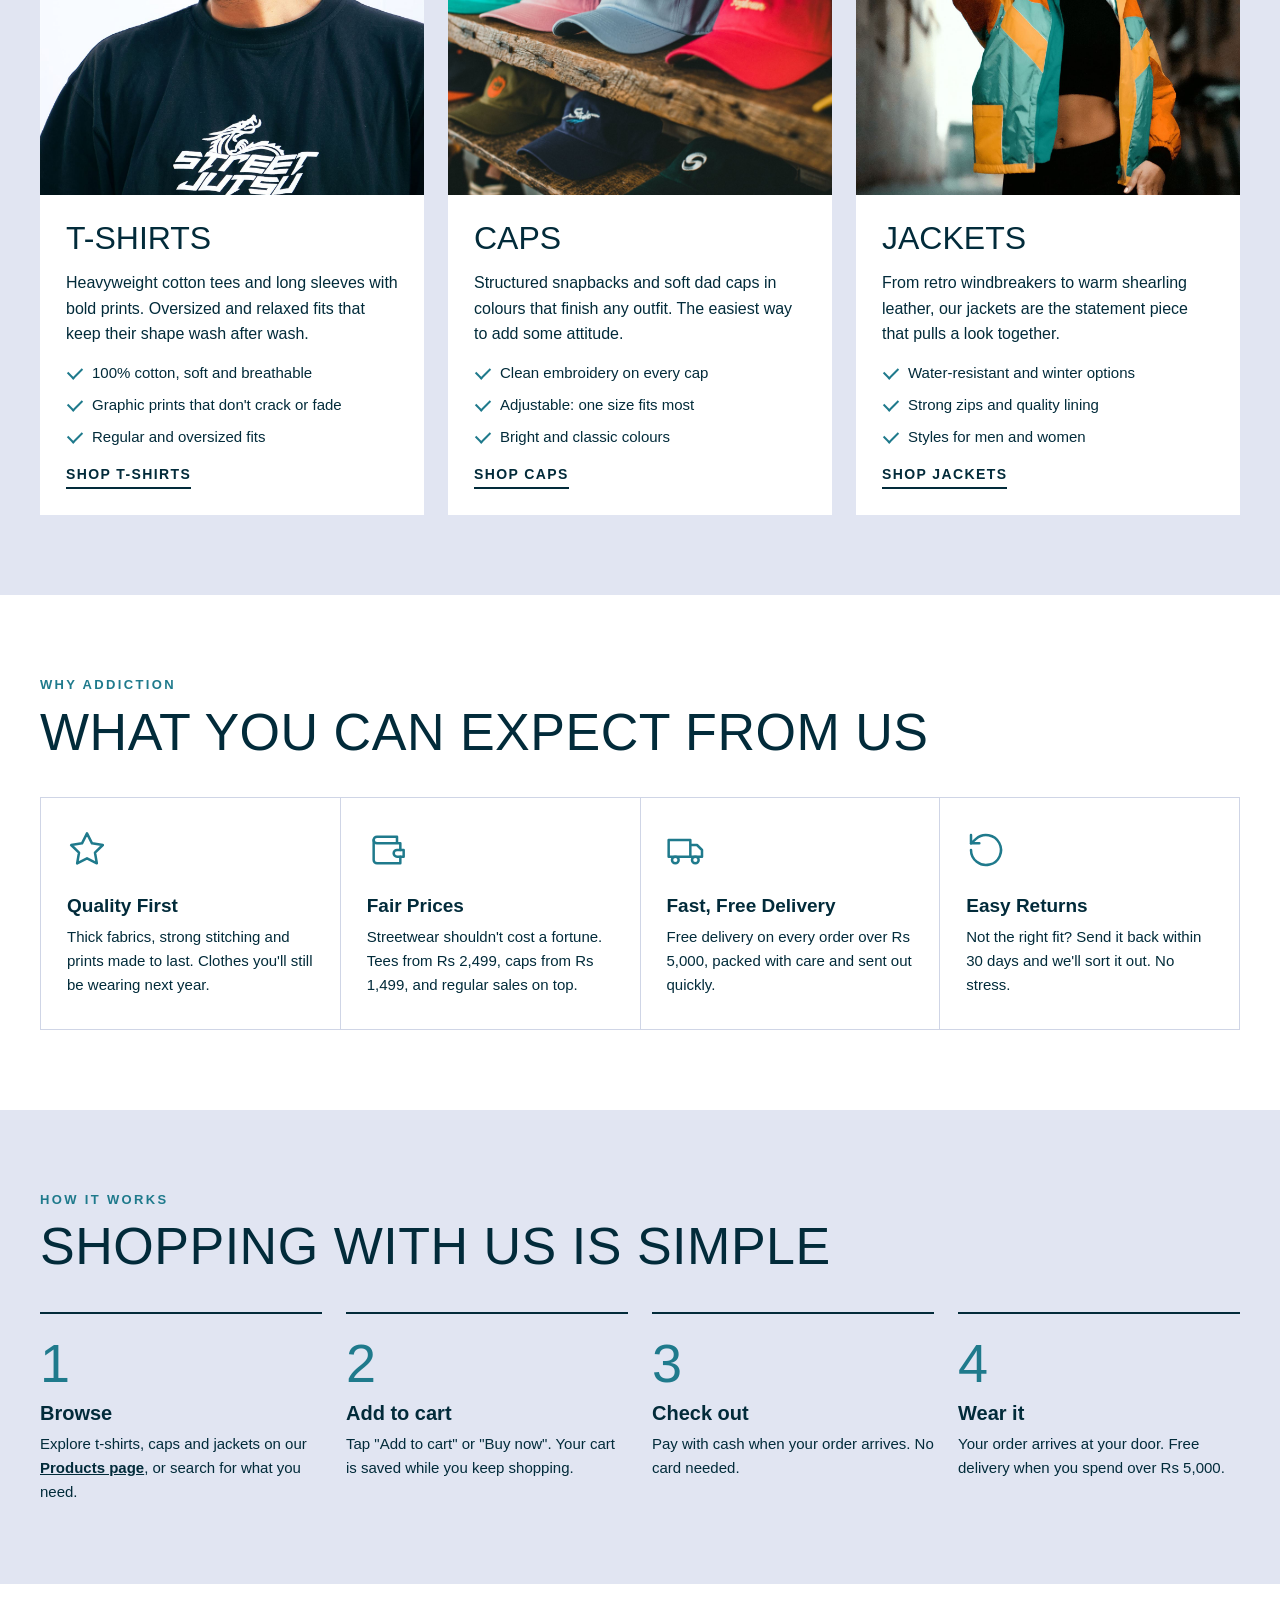
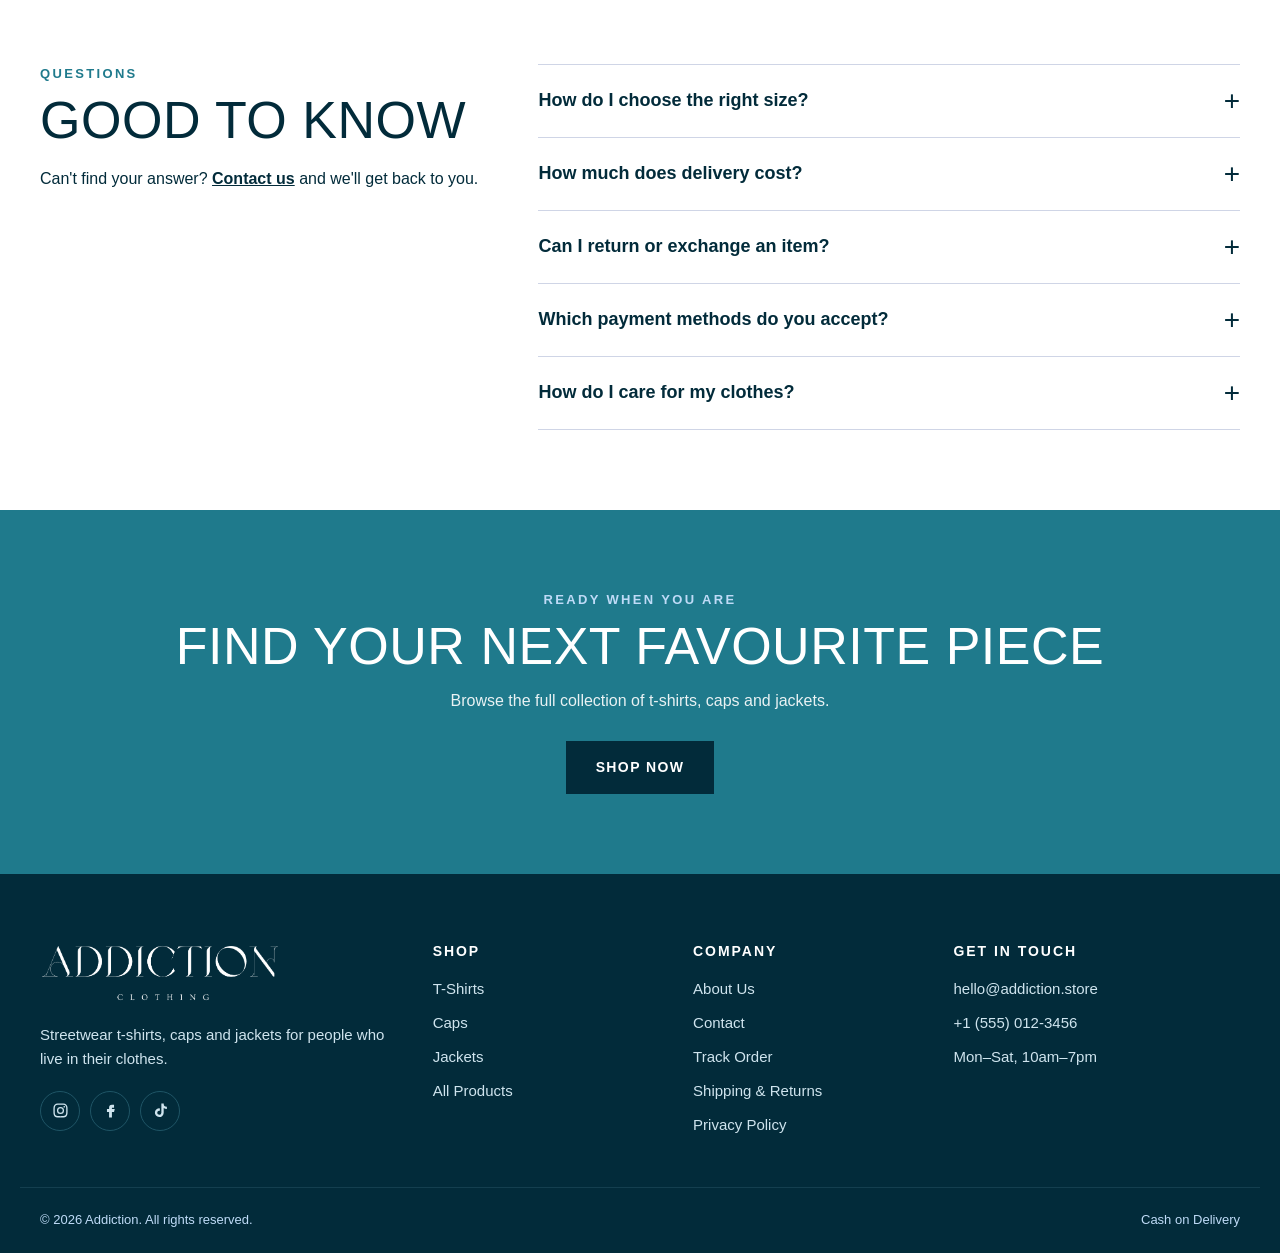
==== commit 60a10c89: "Add order system: confirmation, shipped and delivered emails, Track Order page - Orders saved to Goo" ====
--- a/about.html
+++ b/about.html
@@ -299,6 +299,7 @@
         <ul>
           <li><a href="about.html">About Us</a></li>
           <li><a href="contact.html">Contact</a></li>
+          <li><a href="track-order.html">Track Order</a></li>
           <li><a href="shipping-returns.html">Shipping &amp; Returns</a></li>
           <li><a href="privacy-policy.html">Privacy Policy</a></li>
         </ul>
--- a/css/style.css
+++ b/css/style.css
@@ -0,0 +1,507 @@
+/* =========================================================
+   ADDICTION — shared styles for all pages
+   ========================================================= */
+
+:root {
+  /* Colour scheme: 022B3A · 1F7A8C · BFDBF7 · E1E5F2 · FFFFFF */
+  --ink: #022b3a;          /* dark navy: main text, header, buttons, "New" tags */
+  --paper: #ffffff;        /* white: page background */
+  --soft: #e1e5f2;         /* soft lavender-grey: section backgrounds */
+  --sky: #bfdbf7;          /* light blue: page banners */
+  --teal: #1f7a8c;         /* teal: labels and icons */
+  --sun: #bfdbf7;          /* light blue: highlight in the dark top bar */
+  --line: #cfd5e6;         /* borders */
+  --muted: #022b3a;        /* secondary text (same navy as main text) */
+  --accent: #1f7a8c;       /* teal: sale tags, hovers, cart count */
+  --footer: #022b3a;       /* dark navy: footer and top bar */
+  --font-display: "Anton", "Impact", "Arial Narrow", sans-serif;
+  --font-body: "DM Sans", "Segoe UI", Arial, sans-serif;
+  --max: 1240px;
+}
+
+* { box-sizing: border-box; margin: 0; padding: 0; }
+html { scroll-behavior: smooth; }
+body { font-family: var(--font-body); color: var(--ink); background: var(--paper); line-height: 1.6; font-size: 16px; }
+img { max-width: 100%; display: block; }
+[hidden] { display: none !important; }
+a { color: inherit; text-decoration: none; }
+button { font: inherit; color: inherit; cursor: pointer; background: none; border: 0; }
+:focus-visible { outline: 2px solid var(--accent); outline-offset: 3px; }
+
+.container { max-width: var(--max); margin: 0 auto; padding-left: 20px; padding-right: 20px; }
+
+h1, h2, h3 { line-height: 1.1; }
+.section { padding-block: 80px; }
+.section-head { display: flex; align-items: end; justify-content: space-between; gap: 16px; flex-wrap: wrap; margin-bottom: 36px; }
+.section-title { font-family: var(--font-display); font-size: clamp(32px, 4.5vw, 52px); font-weight: 400; text-transform: uppercase; letter-spacing: .01em; }
+.eyebrow { display: block; font-size: 13px; font-weight: 700; letter-spacing: .18em; text-transform: uppercase; color: var(--teal); margin-bottom: 8px; }
+
+.btn { display: inline-flex; align-items: center; gap: 10px; padding: 15px 30px; background: var(--ink); color: var(--paper); font-weight: 700; font-size: 14px; letter-spacing: .1em; text-transform: uppercase; transition: background .2s, color .2s; }
+.btn:hover { background: var(--accent); }
+.btn-light { background: var(--paper); color: var(--ink); }
+.btn-light:hover { background: var(--accent); color: var(--paper); }
+.link-arrow { font-weight: 700; font-size: 14px; letter-spacing: .1em; text-transform: uppercase; border-bottom: 2px solid var(--ink); padding-bottom: 2px; }
+.link-arrow:hover { color: var(--accent); border-color: var(--accent); }
+
+/* ---------- Announcement bar ---------- */
+.announcement { background: var(--footer); color: var(--paper); text-align: center; font-size: 13px; letter-spacing: .08em; padding: 9px 20px; }
+.announcement b { color: var(--sun); }
+
+/* ---------- Header ---------- */
+.site-header { position: sticky; top: 0; z-index: 50; background: var(--paper); border-bottom: 1px solid var(--line); }
+.header-inner { display: flex; align-items: center; justify-content: space-between; gap: 20px; height: 76px; }
+.logo { font-family: var(--font-display); font-size: 30px; letter-spacing: .06em; text-transform: uppercase; }
+.logo { display: inline-flex; align-items: center; flex-shrink: 0; }
+.logo img { height: 50px; width: auto; }
+.site-footer .logo img { height: 58px; }
+@media (max-width: 480px) { .header-inner .logo img { height: 40px; } }
+.main-nav ul { display: flex; gap: 36px; list-style: none; }
+.main-nav a { font-weight: 600; font-size: 15px; letter-spacing: .06em; text-transform: uppercase; padding-block: 6px; border-bottom: 2px solid transparent; transition: border-color .2s, color .2s; }
+.main-nav a:hover, .main-nav a.active { border-color: var(--accent); }
+.header-icons { display: flex; align-items: center; gap: 6px; }
+.icon-btn { position: relative; width: 42px; height: 42px; display: grid; place-items: center; border-radius: 50%; transition: background .2s; }
+.icon-btn:hover { background: var(--soft); }
+.icon-btn svg { width: 22px; height: 22px; fill: none; stroke: currentColor; stroke-width: 1.8; stroke-linecap: round; stroke-linejoin: round; }
+.cart-count { position: absolute; top: 2px; right: 0; min-width: 19px; height: 19px; padding: 0 5px; border-radius: 10px; background: var(--accent); color: #fff; font-size: 11px; font-weight: 700; display: grid; place-items: center; }
+.menu-toggle { display: none; }
+
+.search-bar { display: none; border-top: 1px solid var(--line); background: var(--paper); }
+.search-bar.open { display: block; }
+.search-bar form { display: flex; gap: 10px; padding-block: 16px; }
+.search-bar input { flex: 1; min-width: 0; padding: 13px 16px; border: 1px solid var(--line); font: inherit; }
+.search-bar input:focus { outline: none; border-color: var(--ink); }
+
+@media (max-width: 860px) {
+  .menu-toggle { display: grid; }
+  .main-nav { position: absolute; top: 100%; left: 0; right: 0; background: var(--paper); border-bottom: 1px solid var(--line); display: none; }
+  .main-nav.open { display: block; }
+  .main-nav ul { flex-direction: column; gap: 0; padding: 8px 20px 20px; }
+  .main-nav a { display: block; padding-block: 14px; border-bottom: 1px solid var(--line); }
+}
+
+/* ---------- Hero slider ---------- */
+.hero { position: relative; height: clamp(460px, 78vh, 760px); overflow: hidden; background: var(--ink); }
+.slide { position: absolute; inset: 0; opacity: 0; visibility: hidden; transition: opacity .9s ease, visibility .9s; }
+.slide.active { opacity: 1; visibility: visible; }
+.slide img { width: 100%; height: 100%; object-fit: cover; transform: scale(1.06); transition: transform 6s ease; }
+.slide.active img { transform: scale(1); }
+.slide::after { content: ""; position: absolute; inset: 0; background: linear-gradient(90deg, rgba(2,43,58,.72) 0%, rgba(2,43,58,.35) 50%, rgba(2,43,58,0) 80%); }
+.slide-content { position: absolute; inset: 0; z-index: 1; display: flex; align-items: center; }
+.slide-content .container { width: 100%; color: #fff; }
+.slide-content .eyebrow { color: #fff; opacity: .85; }
+.slide-content h1, .slide-content h2 { font-family: var(--font-display); font-weight: 400; text-transform: uppercase; font-size: clamp(46px, 8vw, 104px); line-height: .95; max-width: 11ch; margin-bottom: 18px; }
+.slide-content p { max-width: 42ch; font-size: 18px; opacity: .9; margin-bottom: 30px; }
+.slide.active .slide-content .container > * { animation: rise .8s ease both; }
+.slide.active .slide-content .container > *:nth-child(2) { animation-delay: .1s; }
+.slide.active .slide-content .container > *:nth-child(3) { animation-delay: .2s; }
+.slide.active .slide-content .container > *:nth-child(4) { animation-delay: .3s; }
+@keyframes rise { from { opacity: 0; transform: translateY(24px); } to { opacity: 1; transform: none; } }
+
+.slider-arrow { position: absolute; top: 50%; transform: translateY(-50%); z-index: 2; width: 50px; height: 50px; border-radius: 50%; border: 1px solid rgba(255,255,255,.5); color: #fff; display: grid; place-items: center; transition: background .2s; }
+.slider-arrow:hover { background: rgba(255,255,255,.15); }
+.slider-arrow svg { width: 22px; height: 22px; fill: none; stroke: currentColor; stroke-width: 2; }
+.prev { left: 20px; }
+.next { right: 20px; }
+.slider-dots { position: absolute; bottom: 28px; left: 50%; transform: translateX(-50%); z-index: 2; display: flex; gap: 10px; }
+.slider-dots button { width: 28px; height: 4px; background: rgba(255,255,255,.45); transition: background .3s, width .3s; }
+.slider-dots button.active { background: #fff; width: 48px; }
+@media (max-width: 640px) { .slider-arrow { display: none; } .slide::after { background: linear-gradient(0deg, rgba(2,43,58,.75) 0%, rgba(2,43,58,.25) 70%); } .slide-content { align-items: end; padding-bottom: 70px; } }
+
+/* ---------- Categories ---------- */
+.category-grid { display: grid; grid-template-columns: repeat(3, 1fr); gap: 22px; }
+.category-card { position: relative; aspect-ratio: 3 / 4; overflow: hidden; background: var(--soft); }
+.category-card img { width: 100%; height: 100%; object-fit: cover; transition: transform .6s ease; }
+.category-card:hover img { transform: scale(1.06); }
+.category-card::after { content: ""; position: absolute; inset: 0; background: linear-gradient(0deg, rgba(2,43,58,.65), rgba(2,43,58,0) 55%); }
+.category-label { position: absolute; left: 24px; right: 24px; bottom: 24px; z-index: 1; color: #fff; display: flex; align-items: end; justify-content: space-between; gap: 12px; }
+.category-label h3 { font-family: var(--font-display); font-weight: 400; font-size: 36px; text-transform: uppercase; }
+.category-label span { font-size: 14px; opacity: .85; }
+.category-label .go { width: 46px; height: 46px; border-radius: 50%; background: #fff; color: var(--ink); display: grid; place-items: center; flex-shrink: 0; transition: background .2s, color .2s; }
+.category-card:hover .go { background: var(--accent); color: #fff; }
+.go svg { width: 20px; height: 20px; fill: none; stroke: currentColor; stroke-width: 2; }
+@media (max-width: 760px) { .category-grid { grid-template-columns: 1fr; } .category-card { aspect-ratio: 4 / 3; } }
+
+/* ---------- Product cards ---------- */
+.product-grid { display: grid; grid-template-columns: repeat(4, 1fr); gap: 28px 22px; }
+@media (max-width: 1000px) { .product-grid { grid-template-columns: repeat(3, 1fr); } }
+@media (max-width: 720px) { .product-grid { grid-template-columns: repeat(2, 1fr); gap: 22px 14px; } }
+.product-image { position: relative; aspect-ratio: 4 / 5; overflow: hidden; background: var(--soft); }
+.product-image img { width: 100%; height: 100%; object-fit: cover; transition: transform .6s ease; }
+.product-card:hover .product-image img { transform: scale(1.05); }
+.badge { position: absolute; top: 12px; left: 12px; padding: 4px 10px; font-size: 11px; font-weight: 700; letter-spacing: .1em; text-transform: uppercase; color: #fff; }
+.badge-new { background: var(--ink); }
+.badge-sale { background: var(--accent); }
+.wish-btn { position: absolute; top: 10px; right: 10px; width: 38px; height: 38px; border-radius: 50%; background: var(--paper); display: grid; place-items: center; }
+.wish-btn svg { width: 18px; height: 18px; fill: none; stroke: var(--ink); stroke-width: 1.8; }
+.wish-btn.active svg { fill: var(--accent); stroke: var(--accent); }
+.quick-add { position: absolute; left: 12px; right: 12px; bottom: 12px; padding: 13px; background: var(--ink); color: #fff; font-weight: 700; font-size: 13px; letter-spacing: .1em; text-transform: uppercase; transform: translateY(calc(100% + 14px)); transition: transform .3s ease, background .2s; }
+.quick-add:hover { background: var(--accent); }
+.product-card:hover .quick-add, .quick-add:focus-visible { transform: none; }
+@media (hover: none) { .quick-add { transform: none; position: static; width: 100%; margin-top: 0; } .product-image { display: flex; flex-direction: column; } }
+.product-card { display: flex; flex-direction: column; }
+.product-info { padding-top: 14px; flex: 1; display: flex; flex-direction: column; align-items: flex-start; }
+.product-info .card-actions { margin-top: auto; padding-top: 14px; width: 100%; }
+.product-category { font-size: 12px; font-weight: 600; letter-spacing: .12em; text-transform: uppercase; color: var(--muted); }
+.product-name { font-size: 17px; font-weight: 600; margin: 3px 0 4px; }
+.product-price { font-weight: 700; font-size: 16px; }
+.old-price { color: var(--muted); font-weight: 400; text-decoration: line-through; margin-left: 8px; font-size: 14px; }
+.center { text-align: center; margin-top: 48px; }
+
+/* ---------- Story / collection banner ---------- */
+.story { background: var(--soft); }
+.story-inner { display: grid; grid-template-columns: 1fr 1fr; gap: 60px; align-items: center; }
+.story-images { display: grid; grid-template-columns: 1.2fr 1fr; gap: 16px; align-items: end; }
+.story-images img { width: 100%; object-fit: cover; }
+.story-images img:first-child { aspect-ratio: 3 / 4; }
+.story-images img:last-child { aspect-ratio: 3 / 4.6; margin-bottom: 40px; }
+.story-text p { color: var(--muted); font-size: 17px; margin: 18px 0 30px; max-width: 46ch; }
+.stats { display: flex; gap: 40px; margin-bottom: 34px; flex-wrap: wrap; }
+.stats strong { display: block; font-family: var(--font-display); font-weight: 400; font-size: 40px; line-height: 1; }
+.stats span { font-size: 13px; color: var(--muted); text-transform: uppercase; letter-spacing: .1em; }
+@media (max-width: 860px) { .story-inner { grid-template-columns: 1fr; gap: 40px; } }
+
+/* ---------- Services ---------- */
+.services { border-top: 1px solid var(--line); border-bottom: 1px solid var(--line); }
+.services-grid { display: grid; grid-template-columns: repeat(4, 1fr); }
+.service { display: flex; gap: 16px; align-items: center; padding: 34px 24px; }
+.service + .service { border-left: 1px solid var(--line); }
+.service svg { width: 38px; height: 38px; flex-shrink: 0; fill: none; stroke: var(--ink); stroke-width: 1.5; stroke-linecap: round; stroke-linejoin: round; }
+.service h3 { font-size: 16px; font-weight: 700; }
+.service p { font-size: 14px; color: var(--muted); }
+@media (max-width: 960px) { .services-grid { grid-template-columns: 1fr 1fr; } .service:nth-child(3) { border-left: 0; } .service:nth-child(n+3) { border-top: 1px solid var(--line); } }
+@media (max-width: 520px) { .services-grid { grid-template-columns: 1fr; } .service + .service { border-left: 0; border-top: 1px solid var(--line); } }
+
+/* ---------- Newsletter ---------- */
+.newsletter { background: var(--teal); color: #fff; text-align: center; }
+.newsletter .eyebrow { color: var(--sky); }
+.newsletter p { opacity: .75; margin: 12px auto 28px; max-width: 46ch; }
+.newsletter form { display: flex; max-width: 520px; margin: 0 auto; }
+.newsletter input { flex: 1; min-width: 0; padding: 15px 18px; border: 0; font: inherit; }
+.newsletter input:focus { outline: 2px solid var(--ink); }
+.newsletter .btn { background: var(--ink); }
+.newsletter p { opacity: .9; }
+.newsletter .btn:hover { background: #fff; color: var(--ink); }
+@media (max-width: 480px) { .newsletter form { flex-direction: column; gap: 10px; } }
+
+/* ---------- Footer ---------- */
+.site-footer { background: var(--footer); color: #cfe4ee; padding-top: 70px; font-size: 15px; }
+.footer-grid { display: grid; grid-template-columns: 1.6fr 1fr 1fr 1.3fr; gap: 40px; padding-bottom: 50px; }
+.site-footer .logo { color: #fff; display: inline-block; margin-bottom: 14px; }
+.site-footer h4 { color: #fff; font-size: 14px; letter-spacing: .14em; text-transform: uppercase; margin-bottom: 18px; }
+.site-footer ul { list-style: none; display: grid; gap: 10px; }
+.site-footer a:hover { color: var(--accent); }
+.socials { display: flex; gap: 10px; margin-top: 20px; }
+.socials a { width: 40px; height: 40px; border: 1px solid #1f5566; border-radius: 50%; display: grid; place-items: center; transition: border-color .2s, color .2s; }
+.socials a:hover { border-color: var(--accent); }
+.socials svg { width: 17px; height: 17px; fill: currentColor; }
+.footer-bottom { border-top: 1px solid #143f4f; padding-block: 22px; display: flex; justify-content: space-between; gap: 12px; flex-wrap: wrap; font-size: 13px; color: var(--sky); }
+@media (max-width: 860px) { .footer-grid { grid-template-columns: 1fr 1fr; } }
+@media (max-width: 520px) { .footer-grid { grid-template-columns: 1fr; } }
+
+.footer-title { color: #fff; font-family: var(--font-body); font-size: 14px; letter-spacing: .14em; text-transform: uppercase; margin-bottom: 18px; }
+
+/* =========================================================
+   PRODUCTS PAGE
+   ========================================================= */
+.page-banner { background: var(--sky); padding-block: 56px 48px; }
+.breadcrumb { font-size: 14px; color: var(--muted); margin-bottom: 12px; }
+.breadcrumb a:hover { color: var(--accent); }
+.breadcrumb span { color: var(--ink); font-weight: 600; }
+.page-banner h1 { font-family: var(--font-display); font-weight: 400; text-transform: uppercase; font-size: clamp(44px, 7vw, 80px); line-height: 1; }
+.page-banner p { color: var(--muted); font-size: 17px; max-width: 56ch; margin-top: 14px; }
+
+/* Banner with fading background pictures */
+.banner-slider { position: relative; overflow: hidden; background: var(--ink); color: #fff; padding-block: 90px 80px; }
+.banner-slides, .banner-slide { position: absolute; inset: 0; }
+.banner-slide { width: 100%; height: 100%; object-fit: cover; opacity: 0; transform: scale(1.06); transition: opacity 1.2s ease, transform 6s ease; }
+.banner-slide.active { opacity: 1; transform: scale(1); }
+.banner-slider::after { content: ""; position: absolute; inset: 0; background: linear-gradient(90deg, rgba(2,43,58,.78) 0%, rgba(2,43,58,.45) 55%, rgba(2,43,58,.2) 100%); }
+.banner-slider .container { position: relative; z-index: 1; }
+.banner-slider .breadcrumb, .banner-slider p { color: rgba(255,255,255,.85); }
+.banner-slider .breadcrumb span { color: #fff; }
+.banner-slider .breadcrumb a:hover { color: var(--accent); }
+
+.shop-toolbar { display: flex; flex-wrap: wrap; gap: 16px; align-items: center; justify-content: space-between; padding-top: 32px; }
+.filter-buttons { display: flex; flex-wrap: wrap; gap: 8px; }
+.filter-btn { padding: 10px 20px; border: 1px solid var(--line); font-weight: 600; font-size: 14px; letter-spacing: .06em; text-transform: uppercase; transition: border-color .2s, background .2s, color .2s; }
+.filter-btn:hover { border-color: var(--ink); }
+.filter-btn.active { background: var(--ink); border-color: var(--ink); color: #fff; }
+.shop-search { position: relative; flex: 0 1 300px; min-width: 0; }
+.shop-search svg { position: absolute; left: 14px; top: 50%; transform: translateY(-50%); width: 18px; height: 18px; fill: none; stroke: var(--muted); stroke-width: 2; stroke-linecap: round; }
+.shop-search input { width: 100%; padding: 11px 14px 11px 42px; border: 1px solid var(--line); font: inherit; }
+.shop-search input:focus { outline: none; border-color: var(--ink); }
+.result-count { color: var(--ink); font-size: 14px; font-weight: 600; padding-top: 14px; }
+@media (max-width: 600px) { .shop-search { flex-basis: 100%; } }
+
+.category-section { padding-top: 48px; }
+.category-head { display: flex; flex-wrap: wrap; align-items: baseline; gap: 6px 20px; padding-bottom: 18px; margin-bottom: 26px; border-bottom: 1px solid var(--line); }
+.category-head h2 { font-family: var(--font-display); font-weight: 400; text-transform: uppercase; font-size: clamp(30px, 4vw, 42px); }
+.category-head p { color: var(--muted); }
+
+.product-desc { color: var(--muted); font-size: 14px; line-height: 1.55; margin-bottom: 10px; }
+
+/* Size buttons on product cards */
+.size-picker { display: flex; flex-wrap: wrap; align-items: center; gap: 6px; margin-bottom: 12px; }
+.size-label { font-size: 12px; font-weight: 700; letter-spacing: .1em; text-transform: uppercase; margin-right: 4px; }
+.size-btn { min-width: 40px; height: 36px; padding: 0 8px; border: 1.5px solid var(--line); font-size: 13px; font-weight: 700; transition: border-color .15s, background .15s, color .15s; }
+.size-btn:hover { border-color: var(--ink); }
+.size-btn.selected { background: var(--ink); border-color: var(--ink); color: #fff; }
+.size-picker.needs-size .size-btn { border-color: #c0392b; }
+.size-error { flex-basis: 100%; color: #c0392b; font-size: 13px; font-weight: 600; }
+.size-error:empty { display: none; }
+.one-size { font-size: 13px; font-weight: 600; margin-bottom: 12px; display: flex; align-items: center; min-height: 36px; }
+.summary-size { display: block; font-size: 13px; }
+.card-actions { display: grid; grid-template-columns: 1fr 1fr; gap: 8px; }
+.btn-outline, .btn-solid { padding: 12px 8px; font-weight: 700; font-size: 12px; letter-spacing: .1em; text-transform: uppercase; border: 1.5px solid var(--ink); transition: background .2s, color .2s, border-color .2s; }
+.btn-outline:hover { background: var(--ink); color: #fff; }
+.btn-solid { background: var(--ink); color: #fff; }
+.btn-solid:hover { background: var(--accent); border-color: var(--accent); }
+@media (max-width: 420px) { .card-actions { grid-template-columns: 1fr; } }
+
+.no-results { text-align: center; padding-block: 60px; }
+.no-results h2 { font-family: var(--font-display); font-weight: 400; text-transform: uppercase; font-size: 34px; margin-bottom: 8px; }
+.no-results p { color: var(--muted); }
+.text-link { text-decoration: underline; font-weight: 600; }
+.text-link:hover { color: var(--accent); }
+
+/* =========================================================
+   ABOUT PAGE
+   ========================================================= */
+.about-intro { display: grid; grid-template-columns: 1.1fr 1fr; gap: 64px; align-items: center; }
+.about-intro-text p { font-size: 17px; margin-top: 16px; max-width: 58ch; }
+.about-intro-text .lead { font-size: 21px; line-height: 1.5; margin-top: 22px; }
+.about-intro-image img { width: 100%; aspect-ratio: 4 / 5; object-fit: cover; object-position: center 30%; }
+@media (max-width: 860px) { .about-intro { grid-template-columns: 1fr; gap: 36px; } }
+
+/* Product slider inside the "Who we are" frame */
+.frame-slider { position: relative; aspect-ratio: 4 / 5; max-width: 100%; overflow: hidden; background: var(--soft); }
+.frame-slide { position: absolute; inset: 0; opacity: 0; visibility: hidden; transition: opacity .8s ease, visibility .8s; }
+.frame-slide.active { opacity: 1; visibility: visible; }
+.frame-slider .frame-slide img { width: 100%; height: 100%; aspect-ratio: auto; object-fit: cover; transform: scale(1.05); transition: transform 5s ease; }
+.frame-slide.active img { transform: scale(1); }
+.frame-dots { position: absolute; left: 50%; transform: translateX(-50%); bottom: 20px; z-index: 2; display: flex; gap: 8px; }
+.frame-dots button { width: 26px; height: 4px; background: rgba(255,255,255,.55); box-shadow: 0 0 6px rgba(2,43,58,.5); transition: width .3s, background .3s; }
+.frame-dots button.active { width: 44px; background: #fff; }
+
+.sell-grid { display: grid; grid-template-columns: repeat(3, 1fr); gap: 24px; }
+.sell-card { background: var(--paper); display: flex; flex-direction: column; }
+.sell-card img { width: 100%; aspect-ratio: 4 / 3; object-fit: cover; }
+.sell-body { padding: 26px; display: flex; flex-direction: column; gap: 14px; flex: 1; }
+.sell-body h3 { font-family: var(--font-display); font-weight: 400; text-transform: uppercase; font-size: 32px; }
+.sell-body .link-arrow { margin-top: auto; align-self: start; }
+.tick-list { list-style: none; display: grid; gap: 8px; font-size: 15px; }
+.tick-list li { position: relative; padding-left: 26px; }
+.tick-list li::before { content: ""; position: absolute; left: 2px; top: 6px; width: 12px; height: 7px; border-left: 2px solid var(--accent); border-bottom: 2px solid var(--accent); transform: rotate(-45deg); }
+@media (max-width: 900px) { .sell-grid { grid-template-columns: 1fr; max-width: 560px; } }
+
+.values-grid { display: grid; grid-template-columns: repeat(4, 1fr); gap: 0; border-top: 1px solid var(--line); border-left: 1px solid var(--line); }
+.value { padding: 32px 26px; border-right: 1px solid var(--line); border-bottom: 1px solid var(--line); }
+.value svg { width: 40px; height: 40px; fill: none; stroke: var(--teal); stroke-width: 1.5; stroke-linecap: round; stroke-linejoin: round; margin-bottom: 18px; }
+.value h3 { font-size: 19px; margin-bottom: 8px; }
+.value p { font-size: 15px; }
+@media (max-width: 960px) { .values-grid { grid-template-columns: 1fr 1fr; } }
+@media (max-width: 520px) { .values-grid { grid-template-columns: 1fr; } }
+
+.steps-list { list-style: none; display: grid; grid-template-columns: repeat(4, 1fr); gap: 24px; counter-reset: none; }
+.steps-list li { position: relative; padding-top: 22px; border-top: 2px solid var(--ink); }
+.step-num { display: block; font-family: var(--font-display); font-size: 54px; line-height: 1; color: var(--accent); margin-bottom: 12px; }
+.steps-list h3 { font-size: 20px; margin-bottom: 8px; }
+.steps-list p { font-size: 15px; }
+@media (max-width: 900px) { .steps-list { grid-template-columns: 1fr 1fr; } }
+@media (max-width: 520px) { .steps-list { grid-template-columns: 1fr; } }
+
+.faq-wrap { display: grid; grid-template-columns: 1fr 1.6fr; gap: 60px; align-items: start; }
+.faq-intro { margin-top: 16px; font-size: 16px; }
+.faq-list { border-top: 1px solid var(--line); }
+.faq-list details { border-bottom: 1px solid var(--line); }
+.faq-list summary { list-style: none; cursor: pointer; display: flex; justify-content: space-between; align-items: center; gap: 16px; padding: 22px 0; }
+.faq-list summary::-webkit-details-marker { display: none; }
+.faq-list summary h3 { font-size: 18px; font-weight: 600; }
+.faq-list summary::after { content: "+"; font-size: 28px; line-height: 1; font-weight: 300; transition: transform .2s; }
+.faq-list details[open] summary::after { transform: rotate(45deg); }
+.faq-list details p { padding-bottom: 22px; max-width: 62ch; }
+@media (max-width: 860px) { .faq-wrap { grid-template-columns: 1fr; gap: 28px; } }
+
+/* =========================================================
+   CONTACT PAGE
+   ========================================================= */
+.contact-layout { display: grid; grid-template-columns: 1fr 1.25fr; gap: 64px; align-items: start; }
+.contact-info > p { font-size: 17px; margin-top: 14px; max-width: 42ch; }
+.contact-list { list-style: none; display: grid; gap: 22px; margin-top: 34px; }
+.contact-list li { display: flex; gap: 16px; align-items: start; }
+.contact-list svg { width: 46px; height: 46px; padding: 11px; flex-shrink: 0; border-radius: 50%; background: var(--soft); fill: none; stroke: var(--teal); stroke-width: 1.8; stroke-linecap: round; stroke-linejoin: round; }
+.contact-list h3 { font-size: 15px; font-weight: 700; letter-spacing: .08em; text-transform: uppercase; margin-bottom: 2px; }
+.contact-socials { margin-top: 34px; }
+.contact-socials a { border-color: var(--line); color: var(--ink); }
+.contact-socials a:hover { border-color: var(--accent); color: var(--accent); }
+
+.contact-form-box { background: var(--soft); padding: 40px; min-width: 0; }
+.contact-form-box > h2 { font-family: var(--font-display); font-weight: 400; text-transform: uppercase; font-size: 34px; margin-bottom: 24px; }
+#contactForm { display: grid; gap: 18px; }
+.form-row { display: grid; grid-template-columns: 1fr 1fr; gap: 18px; align-items: start; }
+.field { display: grid; gap: 6px; min-width: 0; align-content: start; }
+.field label { font-size: 14px; font-weight: 600; }
+.field input, .field select, .field textarea { width: 100%; padding: 13px 14px; border: 1px solid var(--line); background: var(--paper); font: inherit; color: inherit; resize: vertical; }
+.field input:focus, .field select:focus, .field textarea:focus { outline: none; border-color: var(--ink); }
+.field.invalid input, .field.invalid textarea { border-color: #c0392b; }
+.field-error { color: #c0392b; font-size: 13px; }
+.field-error:empty { display: none; }
+#contactForm .btn { justify-self: start; }
+#contactForm .btn:disabled { opacity: .6; cursor: wait; }
+.honeypot { position: absolute; left: -9999px; width: 1px; height: 1px; opacity: 0; }
+.form-status { color: #c0392b; font-size: 14px; font-weight: 600; }
+.form-status:empty { display: none; }
+.form-success { text-align: center; padding: 40px 10px; }
+.form-success h3 { font-size: 22px; margin-bottom: 8px; }
+.form-success .text-link { margin-top: 16px; }
+@media (max-width: 860px) { .contact-layout { grid-template-columns: 1fr; gap: 40px; } }
+@media (max-width: 520px) { .form-row { grid-template-columns: 1fr; } .contact-form-box { padding: 26px 20px; } }
+
+/* =========================================================
+   CHECKOUT PAGE
+   ========================================================= */
+.checkout-banner { padding-block: 40px 34px; }
+.checkout-steps { list-style: none; display: flex; flex-wrap: wrap; gap: 8px 28px; margin-top: 18px; font-size: 14px; font-weight: 600; }
+.checkout-steps li { display: flex; align-items: center; gap: 8px; opacity: .5; }
+.checkout-steps li::before { content: ""; width: 10px; height: 10px; border-radius: 50%; border: 2px solid var(--ink); }
+.checkout-steps li.done, .checkout-steps li.current { opacity: 1; }
+.checkout-steps li.done::before { background: var(--ink); }
+.checkout-steps li.current::before { background: var(--accent); border-color: var(--accent); }
+
+.checkout-layout { display: grid; grid-template-columns: minmax(0, 1.55fr) minmax(0, 1fr); gap: 40px; align-items: start; padding-top: 48px; }
+.checkout-main { display: grid; gap: 24px; min-width: 0; }
+.checkout-box { border: 1px solid var(--line); padding: 28px; display: grid; gap: 18px; min-width: 0; }
+.checkout-box legend { font-family: var(--font-display); font-size: 26px; text-transform: uppercase; padding: 0 10px; margin-left: -10px; display: flex; align-items: center; gap: 12px; }
+.box-num { display: inline-grid; place-items: center; width: 32px; height: 32px; border-radius: 50%; background: var(--ink); color: #fff; font-family: var(--font-body); font-size: 15px; font-weight: 700; }
+.field label small { font-weight: 400; }
+
+.pay-options { display: grid; gap: 12px; }
+.pay-option { display: flex; align-items: center; gap: 14px; padding: 18px; border: 1.5px solid var(--line); cursor: pointer; transition: border-color .2s, background .2s; }
+.pay-option:hover { border-color: var(--ink); }
+.pay-option:has(input:checked) { border-color: var(--ink); background: var(--soft); }
+.pay-option input { width: 20px; height: 20px; accent-color: var(--ink); flex-shrink: 0; }
+.pay-text { flex: 1; display: grid; gap: 2px; }
+.pay-text small { font-size: 14px; }
+.pay-icon { font-weight: 700; font-size: 13px; letter-spacing: .08em; padding: 6px 10px; border: 1px solid var(--line); background: var(--paper); flex-shrink: 0; }
+.card-brands { display: flex; gap: 8px; align-items: center; }
+.card-brands .visa { color: #1a1f71; font-style: italic; font-size: 15px; letter-spacing: 0; }
+.card-brands .mc { display: flex; }
+.card-brands .mc i { width: 16px; height: 16px; border-radius: 50%; background: #eb001b; }
+.card-brands .mc i + i { background: #f79e1b; margin-left: -6px; mix-blend-mode: multiply; }
+.card-fields { display: grid; gap: 18px; padding-top: 6px; }
+.secure-note { display: flex; align-items: center; gap: 8px; font-size: 13px; }
+.secure-note svg { width: 16px; height: 16px; fill: none; stroke: var(--ink); stroke-width: 2; }
+@media (max-width: 480px) { .pay-icon { display: none; } .checkout-box { padding: 22px 18px; } }
+
+.checkout-summary { background: var(--soft); padding: 28px; position: sticky; top: 96px; min-width: 0; }
+.checkout-summary h2 { font-family: var(--font-display); font-weight: 400; text-transform: uppercase; font-size: 28px; margin-bottom: 18px; }
+.summary-items { display: grid; gap: 14px; max-height: 340px; overflow-y: auto; padding: 8px 8px 16px 0; border-bottom: 1px solid var(--line); }
+.summary-item { display: grid; grid-template-columns: 60px 1fr auto; gap: 12px; align-items: center; font-size: 15px; }
+.summary-thumb { position: relative; }
+.summary-thumb img { width: 60px; height: 72px; object-fit: cover; }
+.summary-thumb span { position: absolute; top: -8px; right: -8px; min-width: 22px; height: 22px; border-radius: 11px; background: var(--ink); color: #fff; font-size: 12px; font-weight: 700; display: grid; place-items: center; padding: 0 5px; }
+.summary-item strong { font-weight: 600; }
+.summary-rows { display: grid; gap: 10px; padding-block: 18px; font-size: 15px; }
+.summary-rows div { display: flex; justify-content: space-between; }
+.summary-total { font-size: 20px; font-weight: 700; padding-top: 12px; border-top: 1px solid var(--line); }
+.place-order { width: 100%; justify-content: center; padding-block: 17px; font-size: 15px; }
+.place-order:disabled { opacity: .6; cursor: wait; }
+.checkout-summary .form-status { margin-top: 12px; }
+.back-link { display: block; text-align: center; margin-top: 16px; font-size: 14px; }
+@media (max-width: 900px) { .checkout-layout { grid-template-columns: 1fr; } .checkout-summary { position: static; order: -1; } }
+
+.checkout-empty, .order-done { text-align: center; max-width: 640px; }
+.checkout-empty h2, .order-done h2 { font-family: var(--font-display); font-weight: 400; text-transform: uppercase; font-size: clamp(32px, 5vw, 46px); margin-bottom: 10px; }
+.checkout-empty p, .order-done > p { margin-bottom: 26px; font-size: 17px; }
+.done-check { width: 76px; height: 76px; border-radius: 50%; background: var(--ink); display: grid; place-items: center; margin: 0 auto 22px; }
+.done-check svg { width: 36px; height: 36px; fill: none; stroke: #fff; stroke-width: 2.5; stroke-linecap: round; stroke-linejoin: round; }
+.done-box { text-align: left; border: 1px solid var(--line); padding: 24px; margin-bottom: 28px; display: grid; gap: 10px; font-size: 15px; }
+.done-box div { display: flex; justify-content: space-between; gap: 20px; }
+.done-box span:last-child { text-align: right; font-weight: 600; }
+
+.done-actions { display: flex; flex-wrap: wrap; gap: 12px; justify-content: center; }
+.btn-ghost { background: transparent; color: var(--ink); border: 1.5px solid var(--ink); }
+.btn-ghost:hover { background: var(--ink); color: #fff; }
+
+/* =========================================================
+   TRACK ORDER PAGE
+   ========================================================= */
+.track-layout { display: grid; grid-template-columns: minmax(0, 1fr) minmax(0, 1.3fr); gap: 40px; align-items: start; }
+.track-form { background: var(--soft); padding: 32px; display: grid; gap: 18px; }
+.track-form h2, .track-result h2 { font-family: var(--font-display); font-weight: 400; text-transform: uppercase; font-size: 30px; }
+.track-form .btn { justify-self: start; }
+.track-form .btn:disabled { opacity: .6; cursor: wait; }
+.track-help { font-size: 14px; }
+.track-result { border: 1px solid var(--line); padding: 32px; display: grid; gap: 24px; min-width: 0; }
+.track-result .btn { justify-self: start; }
+.track-head { display: flex; justify-content: space-between; align-items: start; gap: 16px; flex-wrap: wrap; }
+.track-head p { font-size: 14px; margin-top: 4px; }
+.track-badge { padding: 7px 14px; font-size: 13px; font-weight: 700; letter-spacing: .06em; text-transform: uppercase; background: var(--soft); }
+.track-badge.status-shipped { background: var(--teal); color: #fff; }
+.track-badge.status-delivered { background: var(--ink); color: #fff; }
+.track-badge.status-cancelled { background: #fbe4e1; color: #c0392b; }
+.track-steps { list-style: none; display: grid; grid-template-columns: repeat(4, 1fr); gap: 8px; }
+.track-steps li { position: relative; display: grid; justify-items: center; gap: 10px; text-align: center; font-size: 13px; font-weight: 600; opacity: .45; }
+.track-steps li span { width: 22px; height: 22px; border-radius: 50%; border: 2px solid var(--ink); background: var(--paper); position: relative; z-index: 1; }
+.track-steps li::before { content: ""; position: absolute; top: 10px; right: 50%; width: 100%; height: 2px; background: var(--line); }
+.track-steps li:first-child::before { display: none; }
+.track-steps li.done { opacity: 1; }
+.track-steps li.done span { background: var(--ink); }
+.track-steps li.done::before { background: var(--ink); }
+.track-steps li.current span { background: var(--teal); border-color: var(--teal); box-shadow: 0 0 0 4px var(--soft); }
+.track-result .done-box { margin-bottom: 0; }
+.track-soon p { font-size: 16px; }
+@media (max-width: 860px) { .track-layout { grid-template-columns: 1fr; } }
+@media (max-width: 480px) { .track-form, .track-result { padding: 24px 18px; } .track-steps li { font-size: 11px; } }
+
+/* =========================================================
+   POLICY PAGES (Shipping & Returns, Privacy Policy)
+   ========================================================= */
+.legal { max-width: 760px; font-size: 17px; }
+.legal h2 { font-family: var(--font-display); font-weight: 400; text-transform: uppercase; font-size: 30px; margin: 44px 0 14px; }
+.legal h2:first-child, .legal-updated + h2 { margin-top: 0; }
+.legal p { margin-bottom: 14px; }
+.legal ul, .legal ol { padding-left: 22px; display: grid; gap: 10px; margin-bottom: 14px; }
+.legal li::marker { color: var(--teal); font-weight: 700; }
+.legal-updated { font-size: 14px; font-weight: 600; color: var(--teal); margin-bottom: 30px !important; }
+.legal-note { margin-top: 40px; padding: 20px 24px; background: var(--soft); }
+
+/* =========================================================
+   CART PANEL (slides in from the right on every page)
+   ========================================================= */
+.cart-overlay { position: fixed; inset: 0; background: rgba(2,43,58,.5); z-index: 90; }
+.cart-panel { position: fixed; top: 0; right: 0; bottom: 0; z-index: 95; width: min(420px, 100%); background: var(--paper); display: flex; flex-direction: column; transform: translateX(100%); transition: transform .35s ease; }
+.cart-panel.open { transform: none; box-shadow: -10px 0 40px rgba(2,43,58,.15); }
+.cart-head { display: flex; align-items: center; justify-content: space-between; padding: 20px 24px; border-bottom: 1px solid var(--line); }
+.cart-head h2 { font-family: var(--font-display); font-weight: 400; text-transform: uppercase; font-size: 28px; }
+.cart-items { flex: 1; overflow-y: auto; padding: 8px 24px; }
+.cart-item { display: grid; grid-template-columns: 76px 1fr auto; gap: 14px; padding: 16px 0; border-bottom: 1px solid var(--line); align-items: start; }
+.cart-item img { width: 76px; height: 92px; object-fit: cover; background: var(--soft); }
+.cart-item h3 { font-size: 15px; font-weight: 600; margin-bottom: 4px; }
+.cart-item .item-price { font-size: 14px; color: var(--muted); }
+.qty { display: inline-flex; align-items: center; border: 1px solid var(--line); margin-top: 10px; }
+.qty button { width: 32px; height: 32px; font-size: 18px; line-height: 1; }
+.qty button:hover { background: var(--soft); }
+.qty span { min-width: 30px; text-align: center; font-weight: 600; font-size: 14px; }
+.item-side { text-align: right; display: flex; flex-direction: column; align-items: end; gap: 8px; }
+.item-total { font-weight: 700; }
+.remove-btn { font-size: 13px; color: var(--muted); text-decoration: underline; }
+.remove-btn:hover { color: var(--accent); }
+.cart-empty { text-align: center; padding: 60px 10px; color: var(--muted); }
+.cart-empty h3 { color: var(--ink); font-size: 20px; margin-bottom: 6px; }
+.cart-empty .btn { margin-top: 18px; }
+.cart-foot { padding: 20px 24px 24px; border-top: 1px solid var(--line); display: grid; gap: 12px; }
+.cart-row { display: flex; justify-content: space-between; font-size: 18px; }
+.cart-note { font-size: 13px; color: var(--muted); }
+.cart-checkout { justify-content: center; width: 100%; }
+.cart-foot .text-link { justify-self: center; font-size: 14px; }
+body.cart-open { overflow: hidden; }
+
+/* ---------- Toast ---------- */
+.toast { position: fixed; left: 50%; bottom: 28px; transform: translate(-50%, 20px); background: var(--ink); color: #fff; padding: 14px 22px; font-weight: 600; font-size: 14px; opacity: 0; pointer-events: none; transition: .25s; z-index: 100; max-width: calc(100% - 40px); }
+.toast.show { opacity: 1; transform: translate(-50%, 0); }
+
+@media (prefers-reduced-motion: reduce) {
+  *, *::before, *::after { animation: none !important; transition: none !important; }
+  html { scroll-behavior: auto; }
+}
